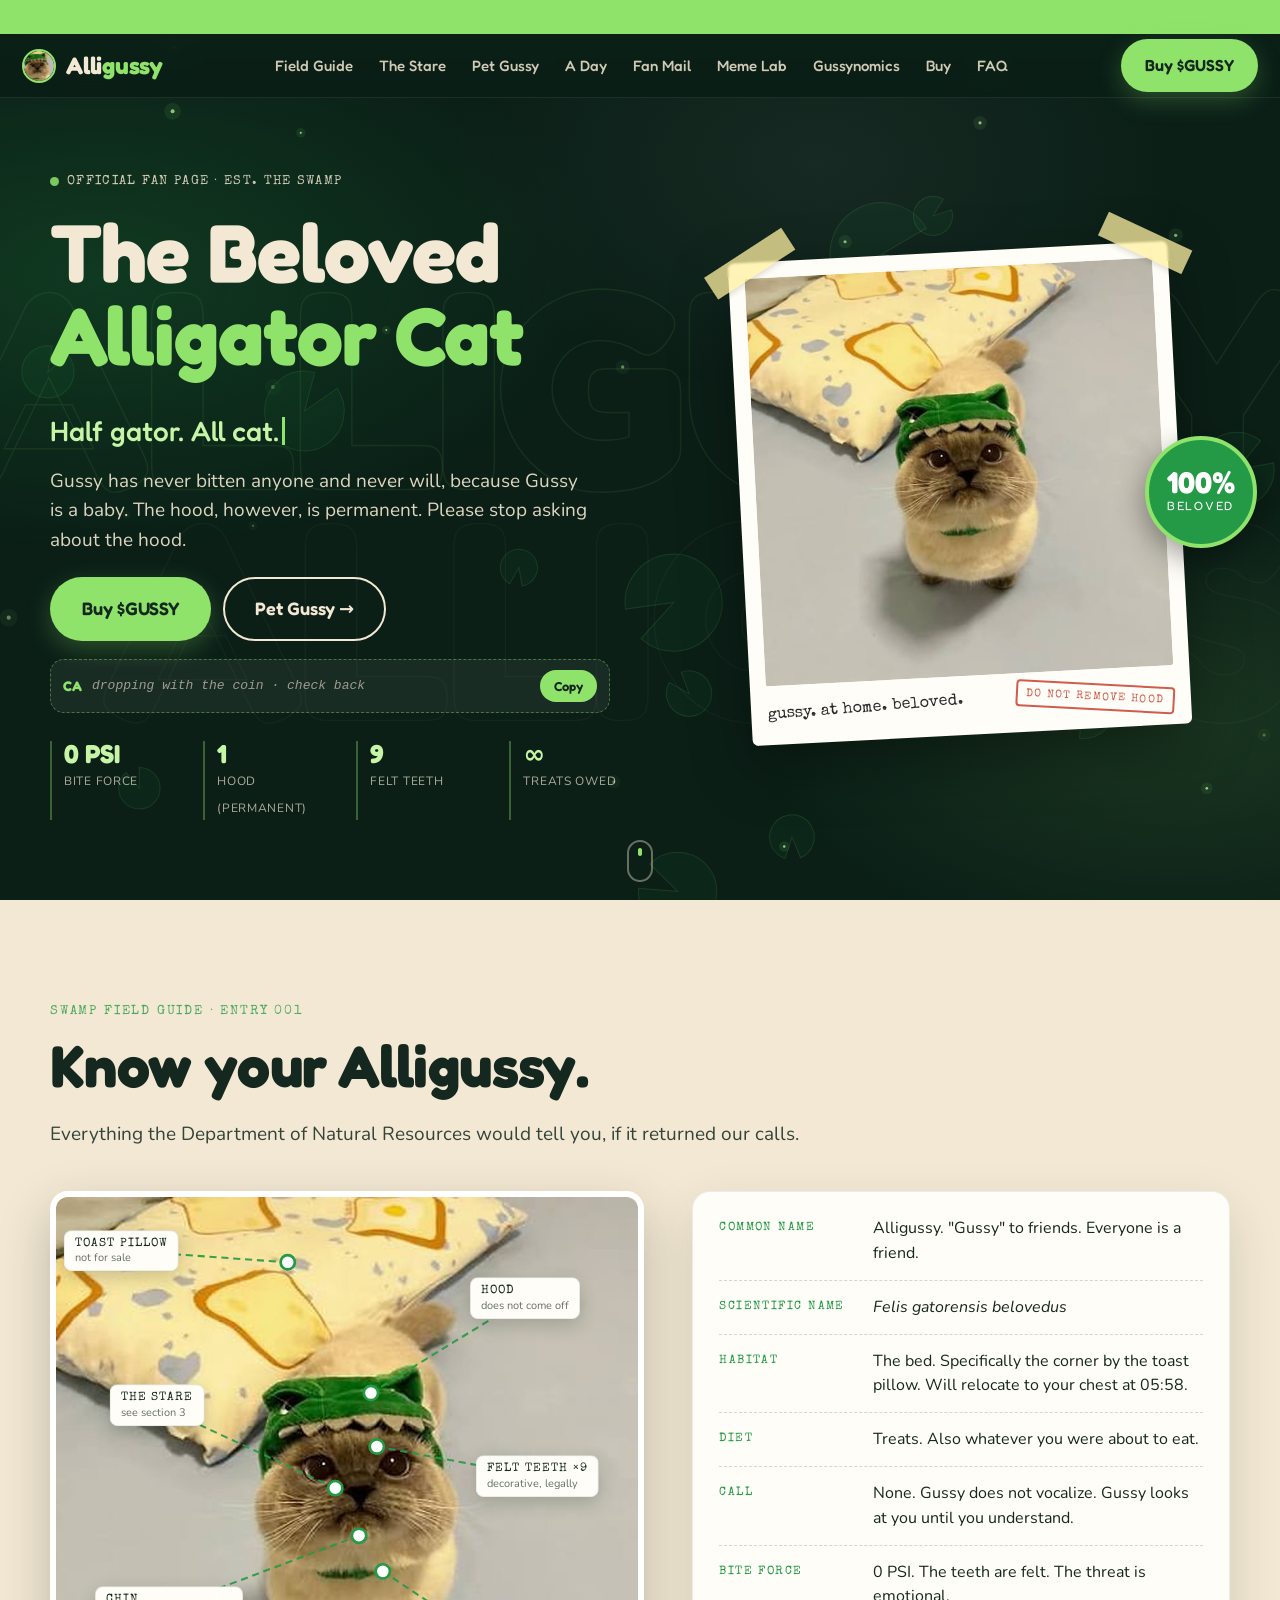
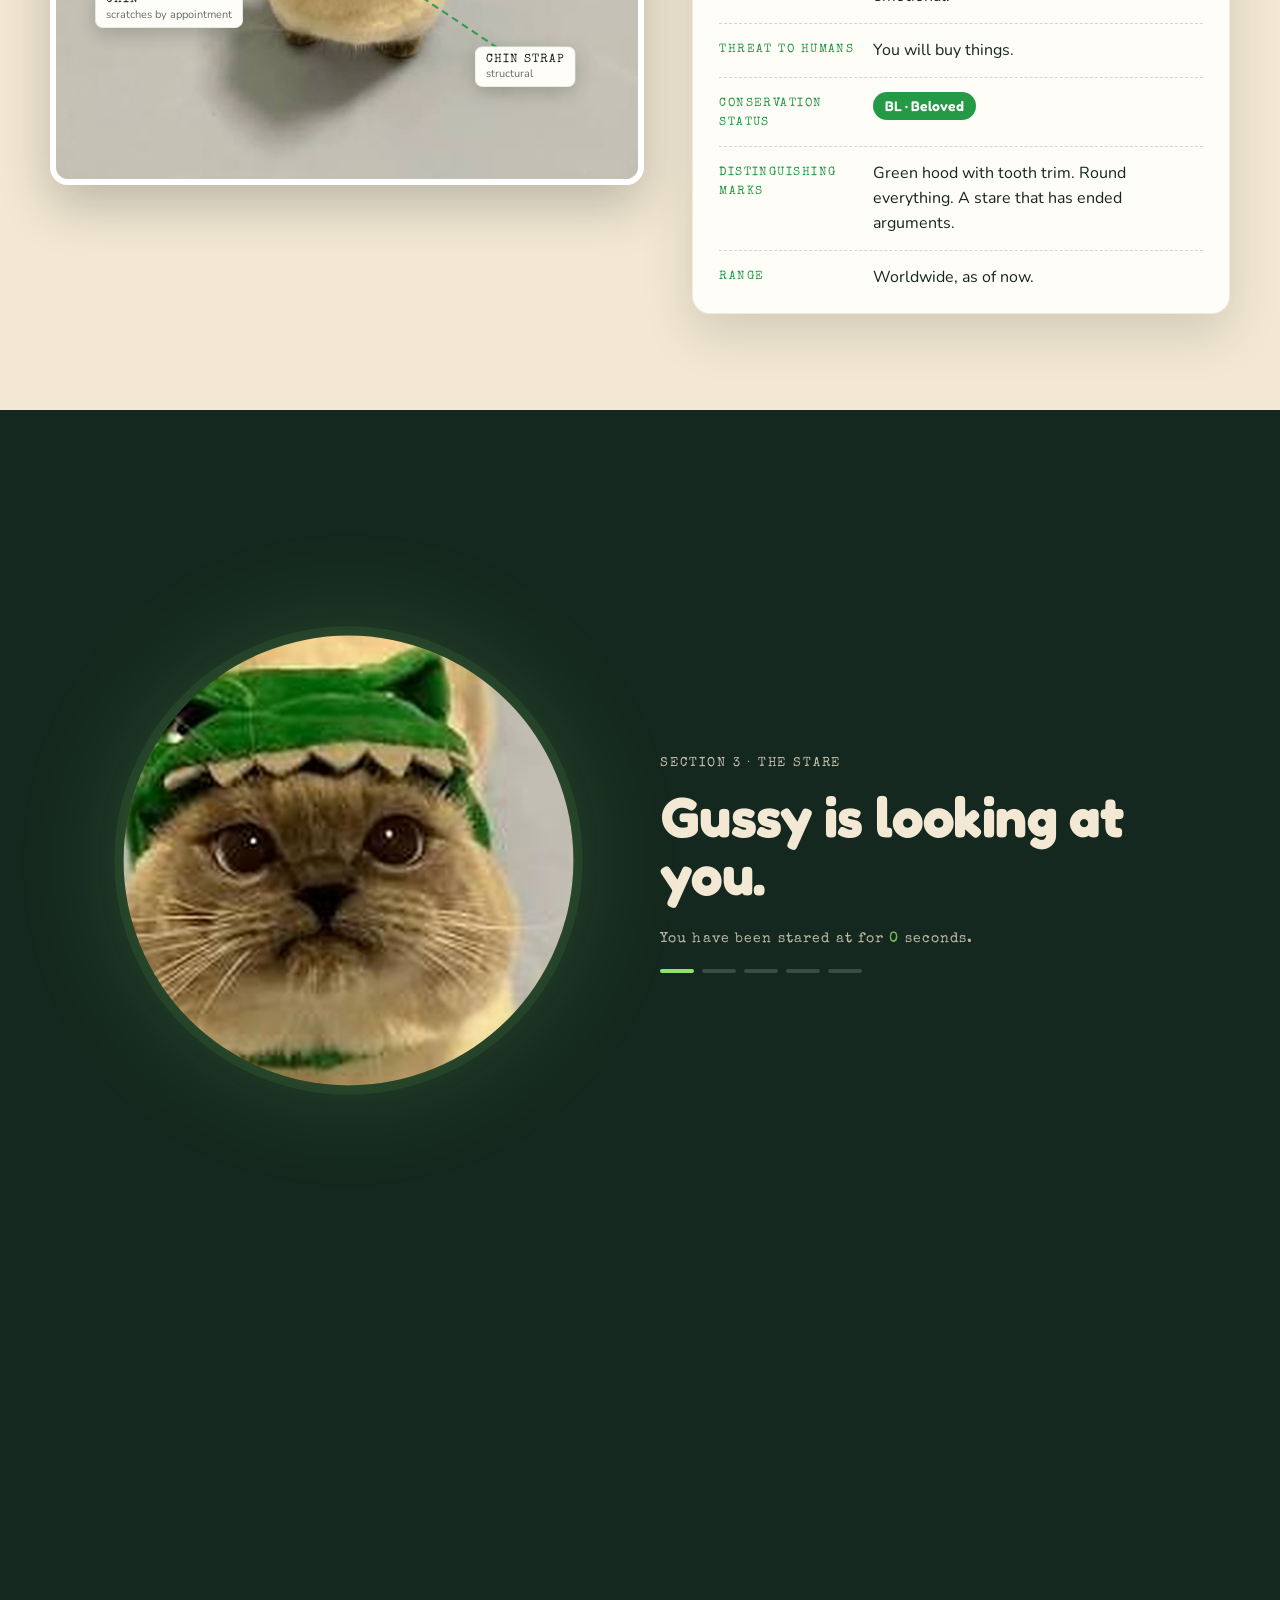
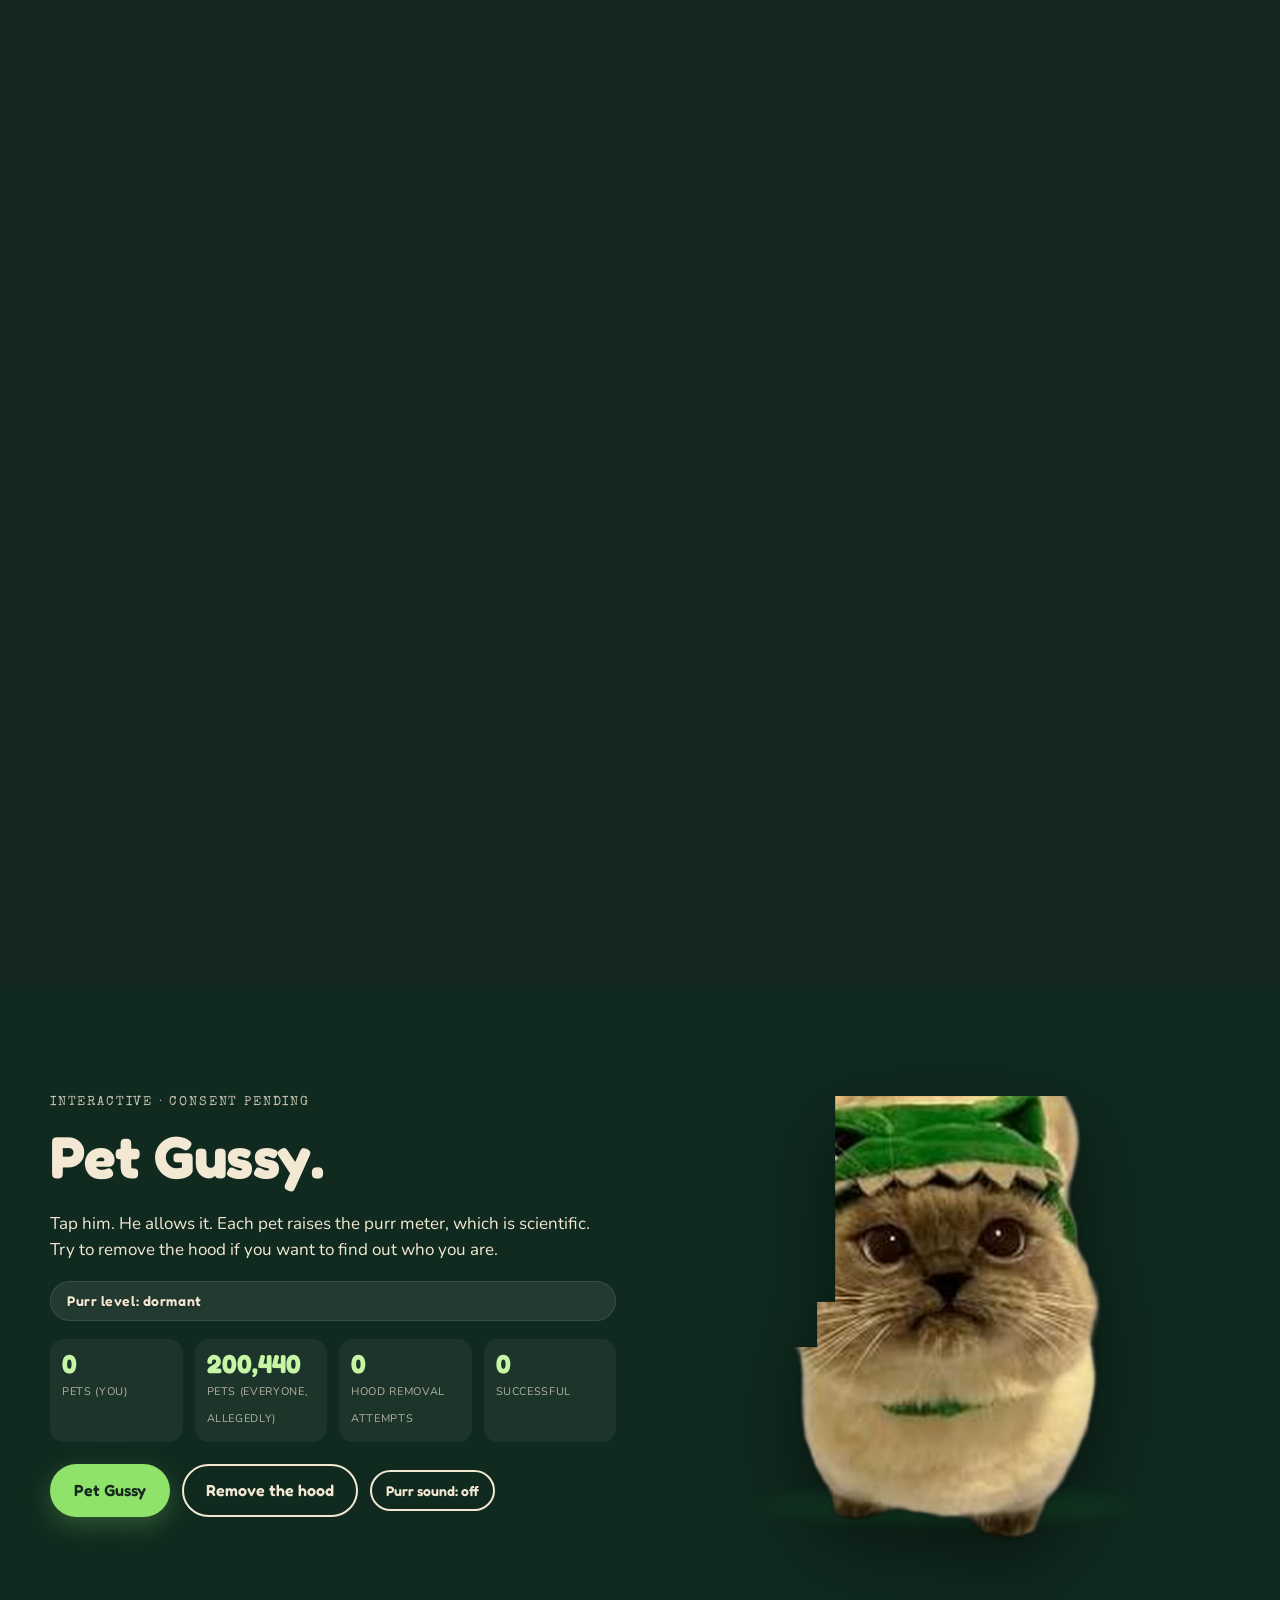
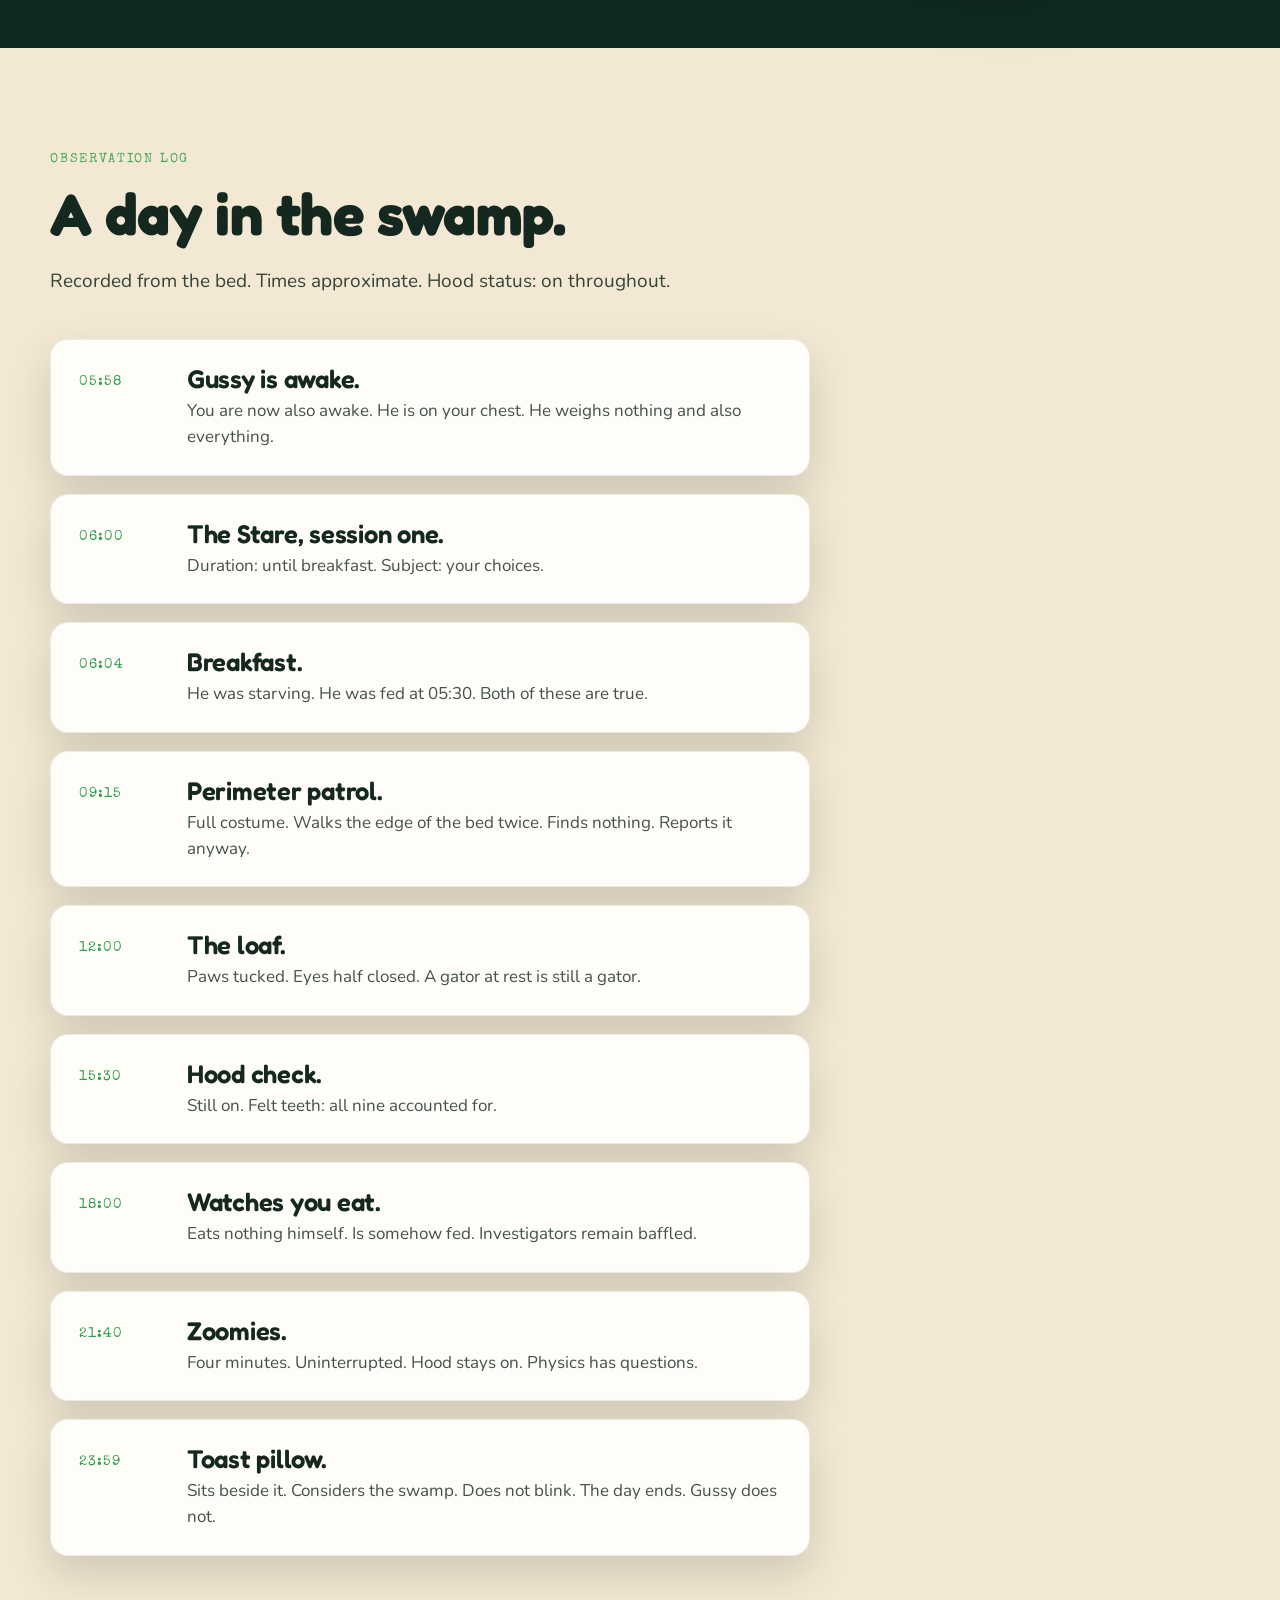
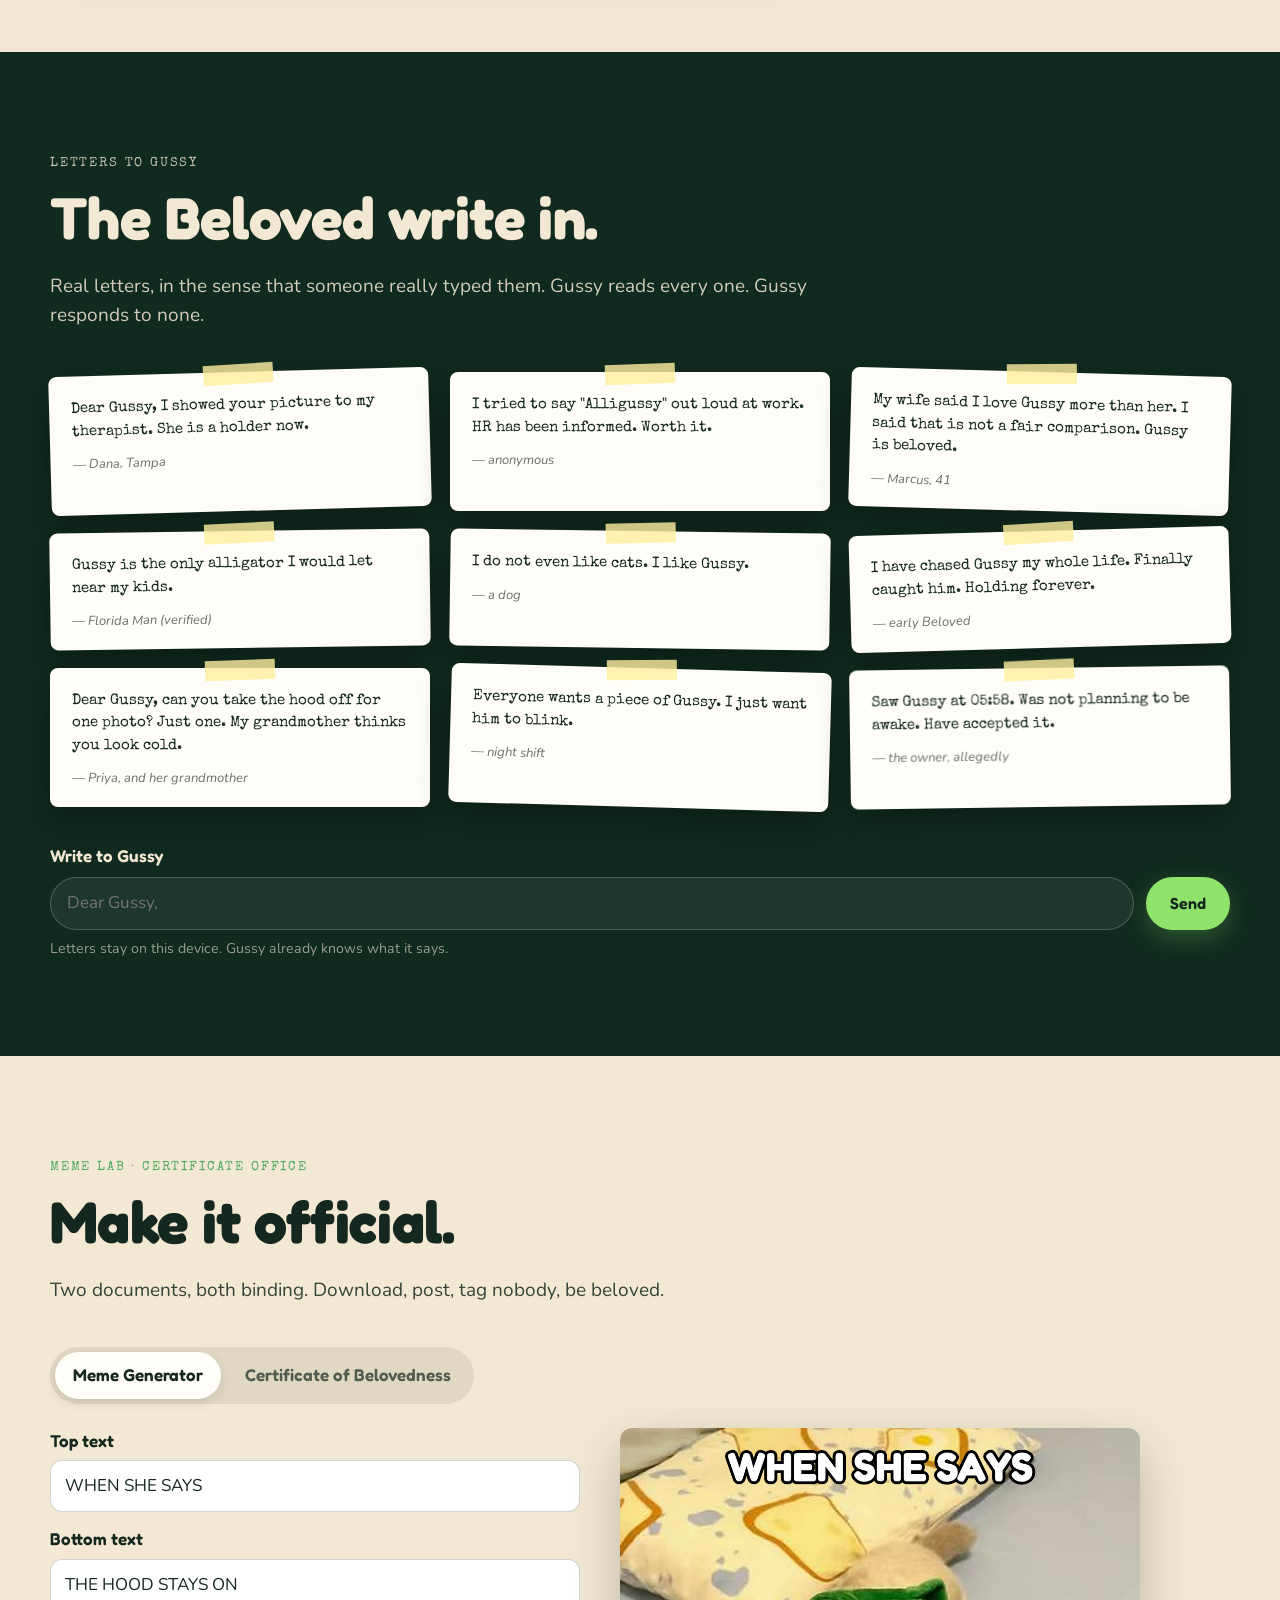
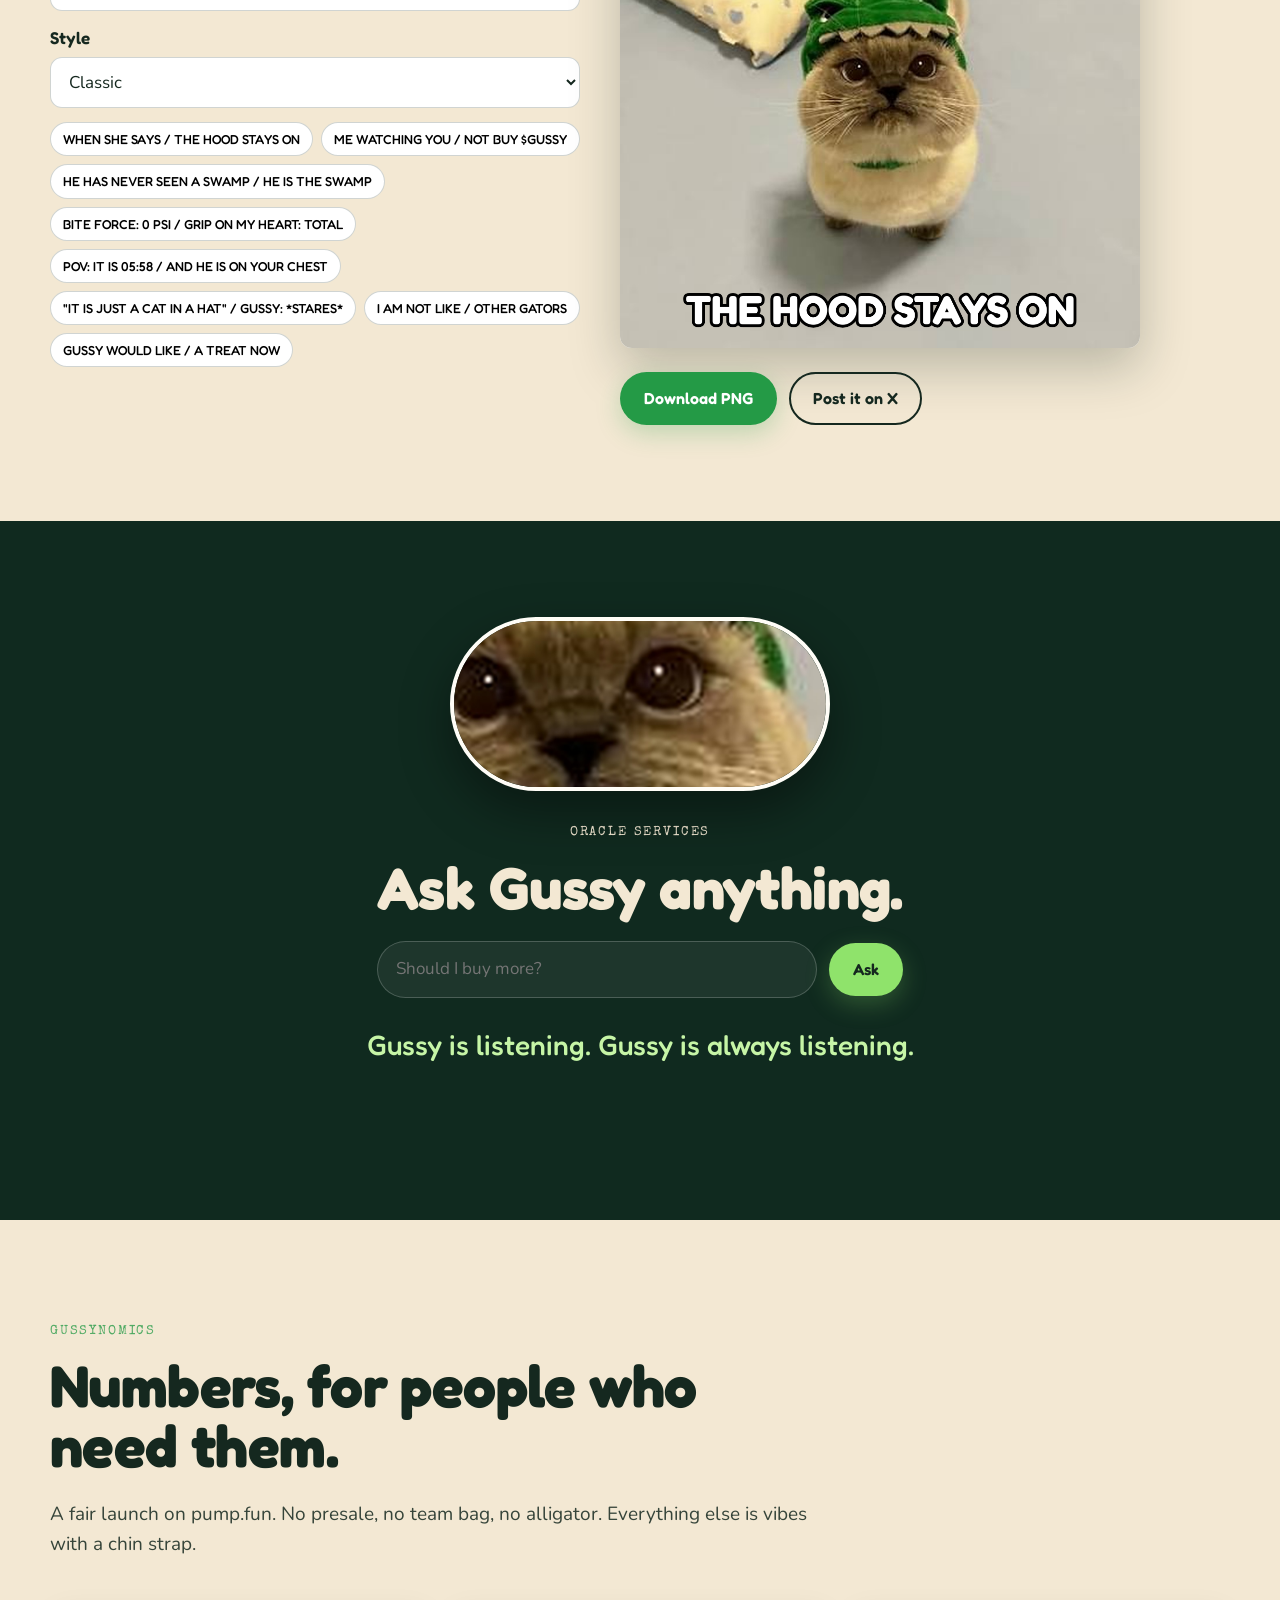
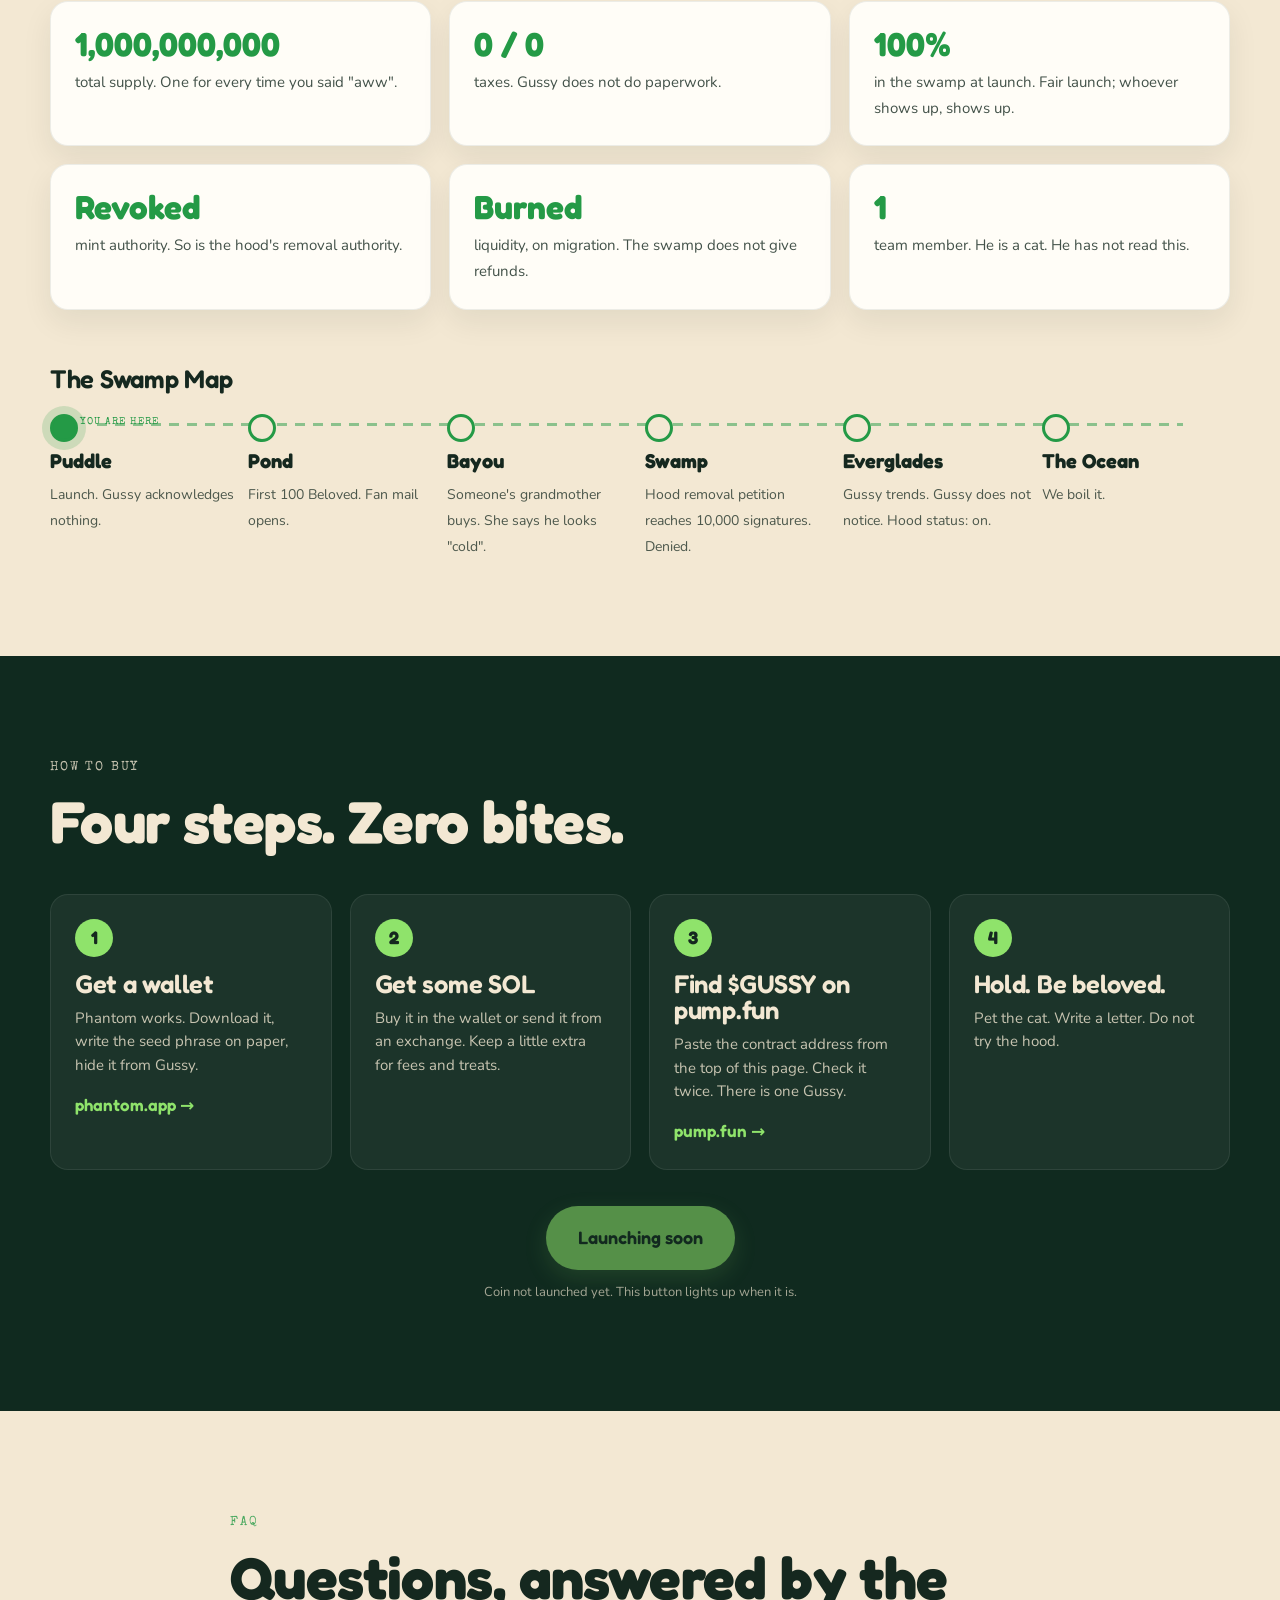
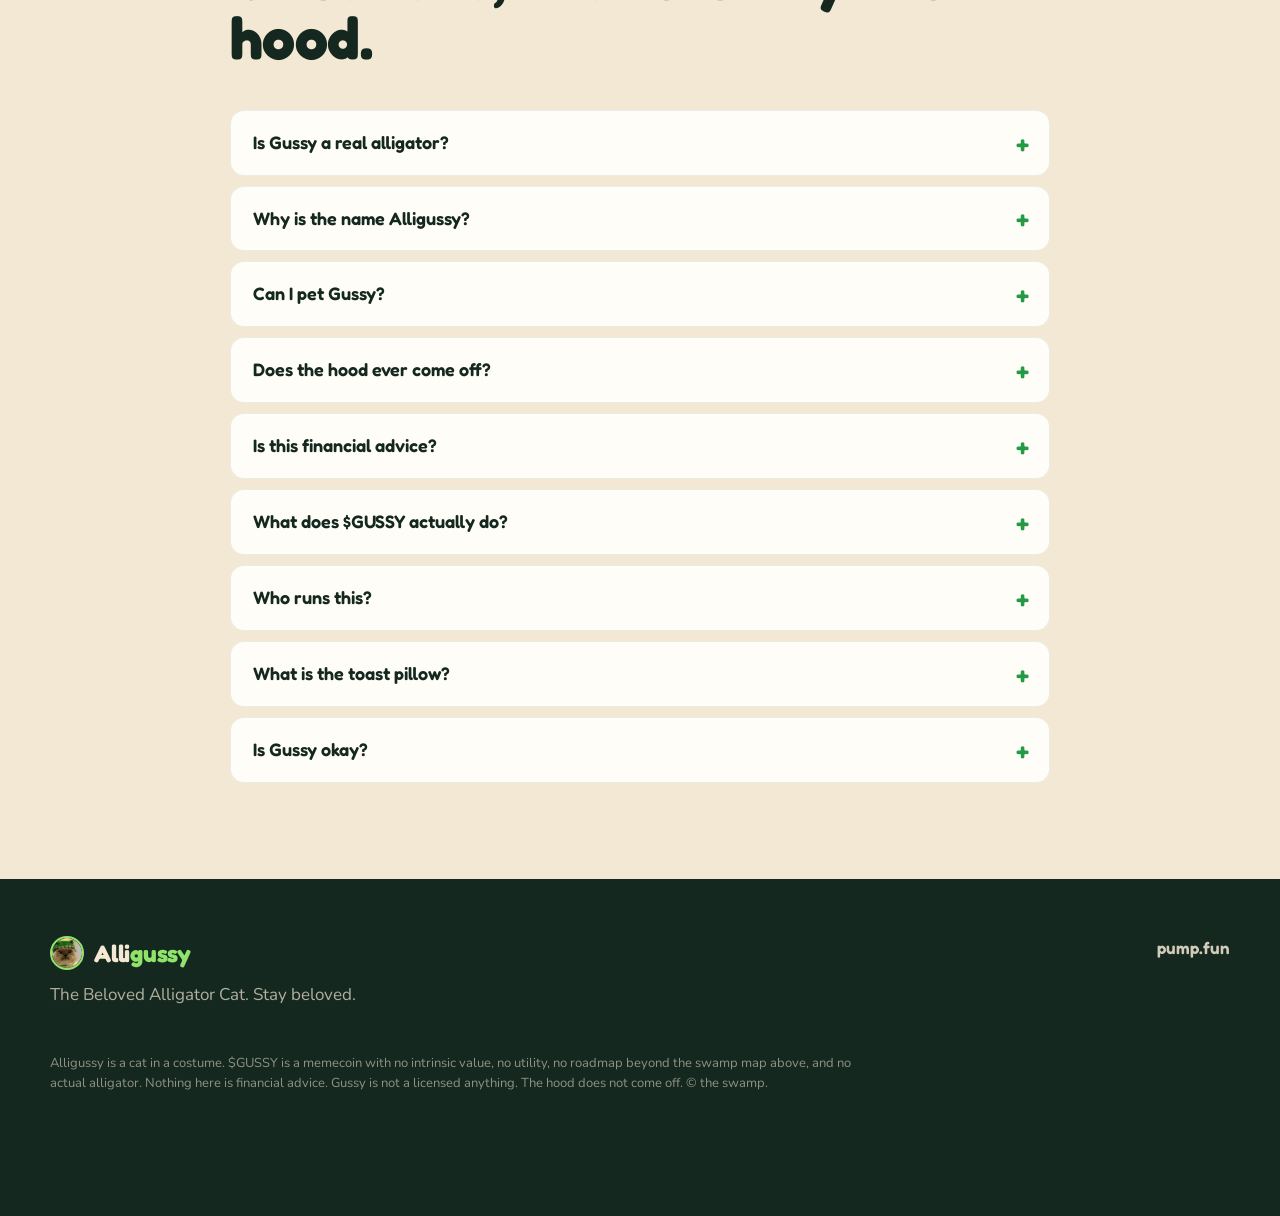
==== index.html @ c7eb1cbf "Alligussy site 2026-10-15 Co-Authored-By: Claude Fable 5.1 <noreply@anthropic.com> Claude-Session: h" ====
<!DOCTYPE html>
<html lang="en">
<head>
<meta charset="utf-8">
<meta name="viewport" content="width=device-width, initial-scale=1">
<title>Alligussy — The Beloved Alligator Cat</title>
<meta name="description" content="Half alligator. All cat. One hundred percent beloved. The official fan page of Alligussy, the alligator cat, and the $GUSSY token that followed him out of the swamp.">
<meta name="theme-color" content="#0b1f17">
<meta property="og:type" content="website">
<meta property="og:url" content="https://thinkbankco-bot.github.io/alligussy/">
<link rel="canonical" href="https://thinkbankco-bot.github.io/alligussy/">
<meta property="og:title" content="Alligussy — The Beloved Alligator Cat">
<meta property="og:description" content="Half alligator. All cat. One hundred percent beloved. The hood does not come off.">
<meta property="og:image" content="https://thinkbankco-bot.github.io/alligussy/assets/og.jpg">
<meta property="og:image:width" content="1200">
<meta property="og:image:height" content="630">
<meta name="twitter:card" content="summary_large_image">
<meta name="twitter:title" content="Alligussy — The Beloved Alligator Cat">
<meta name="twitter:description" content="Half alligator. All cat. One hundred percent beloved. The hood does not come off.">
<meta name="twitter:image" content="https://thinkbankco-bot.github.io/alligussy/assets/og.jpg">
<link rel="icon" href="assets/favicon.ico" sizes="any">
<link rel="icon" type="image/png" sizes="32x32" href="assets/icon-32.png">
<link rel="icon" type="image/png" sizes="192x192" href="assets/icon-192.png">
<link rel="apple-touch-icon" href="assets/icon-180.png">
<link rel="preconnect" href="https://fonts.googleapis.com">
<link rel="preconnect" href="https://fonts.gstatic.com" crossorigin>
<link href="https://fonts.googleapis.com/css2?family=Fredoka:wght@400;500;600;700&family=Nunito:ital,wght@0,400;0,600;0,700;0,800;1,400&family=Special+Elite&display=swap" rel="stylesheet">
<link rel="preload" as="image" href="assets/gussy.jpg" fetchpriority="high">
<link rel="stylesheet" href="style.css">
</head>
<body>

<canvas id="swamp" aria-hidden="true"></canvas>

<!-- ===== TICKER ===== -->
<div class="ticker" id="ticker" aria-hidden="true"><div class="ticker-track" id="tickerTrack"><span><b>BREAKING:</b> Gussy remains beloved</span></div></div>

<!-- ===== NAV ===== -->
<header class="topbar" id="topbar">
  <a class="brand" href="#top"><img src="assets/icon-64.png" alt="" width="34" height="34"><span>Alli<em>gussy</em></span></a>
  <nav id="nav">
    <a href="#guide">Field Guide</a>
    <a href="#stare">The Stare</a>
    <a href="#pet">Pet Gussy</a>
    <a href="#day">A Day</a>
    <a href="#mail">Fan Mail</a>
    <a href="#lab">Meme Lab</a>
    <a href="#nomics">Gussynomics</a>
    <a href="#buy">Buy</a>
    <a href="#faq">FAQ</a>
  </nav>
  <div class="right">
    <a class="btn primary" id="navBuy" href="#buy">Buy $GUSSY</a>
    <button class="burger" id="burger" aria-label="Menu" aria-expanded="false" aria-controls="nav"><span></span></button>
  </div>
</header>

<main id="top">

<!-- ===== HERO ===== -->
<section class="hero" id="hero">
  <div class="plane plane-word" data-rate="0.12" aria-hidden="true"><span>ALLIGUSSY</span><span>ALLIGUSSY</span></div>
  <div class="plane plane-fog" data-rate="0.3" aria-hidden="true"></div>
  <div class="wrap hero-grid">
    <div class="hero-copy">
      <div class="hero-tag"><span class="dot"></span> Official fan page · est. the swamp</div>
      <h1>The Beloved<br><span class="t-gator">Alligator Cat</span></h1>
      <p class="type-line"><span id="typeLine">Half gator. All cat.</span><span class="caret"></span></p>
      <p class="lede" id="heroLede">Gussy has never bitten anyone and never will, because Gussy is a baby. The hood, however, is permanent. Please stop asking about the hood.</p>
      <div class="row">
        <a class="btn primary big" id="heroBuy" href="#buy">Buy $GUSSY</a>
        <a class="btn ghost big" href="#pet">Pet Gussy →</a>
      </div>
      <div class="ca-box" id="caBox" title="Click to copy">
        <span class="ca-label">CA</span>
        <code id="ca" class="tba">dropping with the coin · check back</code>
        <button class="copy" id="copyBtn" aria-label="Copy contract address">Copy</button>
      </div>
      <div class="hero-stats" id="heroStats">
        <div><b data-count="0" data-suffix=" PSI">0 PSI</b><span>bite force</span></div>
        <div><b data-count="1">1</b><span>hood (permanent)</span></div>
        <div><b data-count="9">9</b><span>felt teeth</span></div>
        <div><b>∞</b><span>treats owed</span></div>
      </div>
    </div>
    <div class="hero-art plane" data-rate="-0.08">
      <figure class="polaroid" id="polaroid">
        <span class="tape tape-l"></span><span class="tape tape-r"></span>
        <img src="assets/gussy.jpg" alt="Gussy, a cream Scottish Fold cat, sitting on a bed in a green alligator hood with felt teeth, looking directly up at the camera" width="894" height="894" fetchpriority="high" draggable="false">
        <figcaption><span class="hand">gussy. at home. beloved.</span><span class="stamp">DO NOT REMOVE HOOD</span></figcaption>
      </figure>
      <div class="hero-badge"><b>100%</b><span>beloved</span></div>
    </div>
  </div>
  <a class="scroll-cue" href="#guide" aria-label="Scroll"><span></span></a>
</section>

<!-- ===== FIELD GUIDE ===== -->
<section class="band light" id="guide">
  <div class="wrap">
    <div class="sec-head">
      <span class="kicker">Swamp Field Guide · Entry 001</span>
      <h2>Know your Alligussy.</h2>
      <p>Everything the Department of Natural Resources would tell you, if it returned our calls.</p>
    </div>
    <div class="guide-grid">
      <div class="anatomy" id="anatomy">
        <img src="assets/gussy.jpg" alt="Gussy with anatomy callouts" width="894" height="894" draggable="false">
        <svg class="callouts" viewBox="0 0 100 100" preserveAspectRatio="none" aria-hidden="true">
          <g class="ln"><line x1="54" y1="34" x2="80" y2="18"/><line x1="48" y1="50" x2="18" y2="36"/><line x1="55" y1="43" x2="82" y2="48"/><line x1="52" y1="58" x2="20" y2="70"/><line x1="56" y1="64" x2="80" y2="80"/><line x1="40" y1="12" x2="12" y2="10"/></g>
          <g class="pt"><circle cx="54" cy="34" r="1.2"/><circle cx="48" cy="50" r="1.2"/><circle cx="55" cy="43" r="1.2"/><circle cx="52" cy="58" r="1.2"/><circle cx="56" cy="64" r="1.2"/><circle cx="40" cy="12" r="1.2"/></g>
        </svg>
        <span class="co" style="left:80%;top:18%">HOOD <small>does not come off</small></span>
        <span class="co r" style="left:18%;top:36%">THE STARE <small>see section 3</small></span>
        <span class="co" style="left:82%;top:48%">FELT TEETH ×9 <small>decorative, legally</small></span>
        <span class="co r" style="left:20%;top:70%">CHIN <small>scratches by appointment</small></span>
        <span class="co" style="left:80%;top:80%">CHIN STRAP <small>structural</small></span>
        <span class="co r" style="left:12%;top:10%">TOAST PILLOW <small>not for sale</small></span>
      </div>
      <dl class="plaque">
        <div><dt>Common name</dt><dd>Alligussy. "Gussy" to friends. Everyone is a friend.</dd></div>
        <div><dt>Scientific name</dt><dd><i>Felis gatorensis belovedus</i></dd></div>
        <div><dt>Habitat</dt><dd>The bed. Specifically the corner by the toast pillow. Will relocate to your chest at 05:58.</dd></div>
        <div><dt>Diet</dt><dd>Treats. Also whatever you were about to eat.</dd></div>
        <div><dt>Call</dt><dd>None. Gussy does not vocalize. Gussy looks at you until you understand.</dd></div>
        <div><dt>Bite force</dt><dd>0 PSI. The teeth are felt. The threat is emotional.</dd></div>
        <div><dt>Threat to humans</dt><dd>You will buy things.</dd></div>
        <div><dt>Conservation status</dt><dd><span class="pill">BL · Beloved</span></dd></div>
        <div><dt>Distinguishing marks</dt><dd>Green hood with tooth trim. Round everything. A stare that has ended arguments.</dd></div>
        <div><dt>Range</dt><dd>Worldwide, as of now.</dd></div>
      </dl>
    </div>
  </div>
</section>

<!-- ===== THE STARE (pinned) ===== -->
<section class="stare" id="stare">
  <div class="stare-sticky">
    <div class="stare-img"><img src="assets/face.jpg" alt="Close-up of Gussy's face: round brown eyes, looking straight at you" width="740" height="740" draggable="false"></div>
    <div class="stare-copy">
      <span class="kicker">Section 3 · The Stare</span>
      <h2 id="stareLine">Gussy is looking at you.</h2>
      <p class="stare-timer">You have been stared at for <b id="stareSec">0</b> seconds.</p>
      <ol class="stare-dots" id="stareDots"><li class="on"></li><li></li><li></li><li></li><li></li></ol>
    </div>
  </div>
</section>

<!-- ===== PET GUSSY ===== -->
<section class="band dark" id="pet">
  <div class="wrap pet-grid">
    <div class="pet-copy">
      <span class="kicker">Interactive · Consent pending</span>
      <h2>Pet Gussy.</h2>
      <p>Tap him. He allows it. Each pet raises the purr meter, which is scientific. Try to remove the hood if you want to find out who you are.</p>
      <div class="meter"><div class="meter-fill" id="purrFill"></div><span id="purrLabel">Purr level: dormant</span></div>
      <div class="pet-stats">
        <div><b id="petsYou">0</b><span>pets (you)</span></div>
        <div><b id="petsAll">0</b><span>pets (everyone, allegedly)</span></div>
        <div><b id="hoodTries">0</b><span>hood removal attempts</span></div>
        <div><b>0</b><span>successful</span></div>
      </div>
      <div class="row">
        <button class="btn primary" id="petBtn">Pet Gussy</button>
        <button class="btn ghost" id="hoodBtn">Remove the hood</button>
        <button class="btn ghost small" id="purrToggle" aria-pressed="false">Purr sound: off</button>
      </div>
      <div class="resp" id="petResp" role="status" aria-live="polite"></div>
    </div>
    <div class="pet-stage" id="petStage">
      <div class="pet-cat" id="petCat"><img src="assets/gussy-cut.png" alt="Gussy, ready to be petted" width="339" height="464" draggable="false"></div>
      <div class="hearts" id="hearts"></div>
    </div>
  </div>
</section>

<!-- ===== A DAY IN THE LIFE ===== -->
<section class="band light" id="day">
  <div class="wrap">
    <div class="sec-head">
      <span class="kicker">Observation log</span>
      <h2>A day in the swamp.</h2>
      <p>Recorded from the bed. Times approximate. Hood status: on throughout.</p>
    </div>
    <div class="stack" id="dayStack">
      <article class="card"><time>05:58</time><h3>Gussy is awake.</h3><p>You are now also awake. He is on your chest. He weighs nothing and also everything.</p></article>
      <article class="card"><time>06:00</time><h3>The Stare, session one.</h3><p>Duration: until breakfast. Subject: your choices.</p></article>
      <article class="card"><time>06:04</time><h3>Breakfast.</h3><p>He was starving. He was fed at 05:30. Both of these are true.</p></article>
      <article class="card"><time>09:15</time><h3>Perimeter patrol.</h3><p>Full costume. Walks the edge of the bed twice. Finds nothing. Reports it anyway.</p></article>
      <article class="card"><time>12:00</time><h3>The loaf.</h3><p>Paws tucked. Eyes half closed. A gator at rest is still a gator.</p></article>
      <article class="card"><time>15:30</time><h3>Hood check.</h3><p>Still on. Felt teeth: all nine accounted for.</p></article>
      <article class="card"><time>18:00</time><h3>Watches you eat.</h3><p>Eats nothing himself. Is somehow fed. Investigators remain baffled.</p></article>
      <article class="card"><time>21:40</time><h3>Zoomies.</h3><p>Four minutes. Uninterrupted. Hood stays on. Physics has questions.</p></article>
      <article class="card"><time>23:59</time><h3>Toast pillow.</h3><p>Sits beside it. Considers the swamp. Does not blink. The day ends. Gussy does not.</p></article>
    </div>
  </div>
</section>

<!-- ===== FAN MAIL ===== -->
<section class="band dark" id="mail">
  <div class="wrap">
    <div class="sec-head">
      <span class="kicker">Letters to Gussy</span>
      <h2>The Beloved write in.</h2>
      <p>Real letters, in the sense that someone really typed them. Gussy reads every one. Gussy responds to none.</p>
    </div>
    <div class="mail-grid" id="mailGrid"></div>
    <form class="mail-form" id="mailForm">
      <label for="mailText">Write to Gussy</label>
      <div class="row"><input id="mailText" maxlength="140" placeholder="Dear Gussy," autocomplete="off"><button class="btn primary" type="submit">Send</button></div>
      <small>Letters stay on this device. Gussy already knows what it says.</small>
    </form>
  </div>
</section>

<!-- ===== MEME LAB ===== -->
<section class="band light" id="lab">
  <div class="wrap">
    <div class="sec-head">
      <span class="kicker">Meme Lab · Certificate Office</span>
      <h2>Make it official.</h2>
      <p>Two documents, both binding. Download, post, tag nobody, be beloved.</p>
    </div>
    <div class="tabs" role="tablist"><button class="tab on" role="tab" data-tab="meme" aria-selected="true">Meme Generator</button><button class="tab" role="tab" data-tab="cert" aria-selected="false">Certificate of Belovedness</button></div>
    <div class="lab-grid">
      <div class="lab-controls" id="memeControls">
        <label>Top text<input id="memeTop" maxlength="48" value="WHEN SHE SAYS" autocomplete="off"></label>
        <label>Bottom text<input id="memeBot" maxlength="48" value="THE HOOD STAYS ON" autocomplete="off"></label>
        <label>Style<select id="memeStyle"><option value="impact">Classic</option><option value="field">Field guide</option><option value="tabloid">Tabloid</option></select></label>
        <div class="presets" id="memePresets"></div>
      </div>
      <div class="lab-controls" id="certControls" hidden>
        <label>Your name<input id="certName" maxlength="28" placeholder="e.g. Dana from Tampa" autocomplete="off"></label>
        <label>Rank<select id="certRank"><option>Admirer</option><option selected>Devotee</option><option>Beloved</option><option>Toast Pillow Custodian</option></select></label>
        <p class="fine">Rank is self-assigned and legally meaningless, like most things here.</p>
      </div>
      <div class="lab-stage">
        <canvas id="labCanvas" width="1080" height="1080" aria-label="Generated image preview"></canvas>
        <div class="row"><button class="btn primary" id="labDownload">Download PNG</button><a class="btn ghost" id="labShare" href="#" target="_blank" rel="noopener">Post it on X</a></div>
      </div>
    </div>
  </div>
</section>

<!-- ===== ASK GUSSY ===== -->
<section class="band dark" id="ask">
  <div class="wrap ask-wrap">
    <div class="ask-eyes"><img src="assets/eyes.jpg" alt="Gussy's eyes" width="580" height="260" id="askEyes" draggable="false"><div class="lids" id="lids"></div></div>
    <span class="kicker">Oracle services</span>
    <h2>Ask Gussy anything.</h2>
    <form id="askForm" class="row"><input id="askInput" maxlength="120" placeholder="Should I buy more?" autocomplete="off"><button class="btn primary" type="submit">Ask</button></form>
    <p class="ask-answer" id="askAnswer">Gussy is listening. Gussy is always listening.</p>
  </div>
</section>

<!-- ===== GUSSYNOMICS ===== -->
<section class="band light" id="nomics">
  <div class="wrap">
    <div class="sec-head">
      <span class="kicker">Gussynomics</span>
      <h2>Numbers, for people who need them.</h2>
      <p>A fair launch on pump.fun. No presale, no team bag, no alligator. Everything else is vibes with a chin strap.</p>
    </div>
    <div class="nomics-grid">
      <div class="nom"><b>1,000,000,000</b><span>total supply. One for every time you said "aww".</span></div>
      <div class="nom"><b>0 / 0</b><span>taxes. Gussy does not do paperwork.</span></div>
      <div class="nom"><b>100%</b><span>in the swamp at launch. Fair launch; whoever shows up, shows up.</span></div>
      <div class="nom"><b>Revoked</b><span>mint authority. So is the hood's removal authority.</span></div>
      <div class="nom"><b>Burned</b><span>liquidity, on migration. The swamp does not give refunds.</span></div>
      <div class="nom"><b>1</b><span>team member. He is a cat. He has not read this.</span></div>
    </div>
    <div class="road" id="road">
      <h3>The Swamp Map</h3>
      <ol>
        <li><b>Puddle</b><span>Launch. Gussy acknowledges nothing.</span></li>
        <li><b>Pond</b><span>First 100 Beloved. Fan mail opens.</span></li>
        <li><b>Bayou</b><span>Someone's grandmother buys. She says he looks "cold".</span></li>
        <li><b>Swamp</b><span>Hood removal petition reaches 10,000 signatures. Denied.</span></li>
        <li><b>Everglades</b><span>Gussy trends. Gussy does not notice. Hood status: on.</span></li>
        <li><b>The Ocean</b><span>We boil it.</span></li>
      </ol>
    </div>
  </div>
</section>

<!-- ===== HOW TO BUY ===== -->
<section class="band dark" id="buy">
  <div class="wrap">
    <div class="sec-head">
      <span class="kicker">How to buy</span>
      <h2>Four steps. Zero bites.</h2>
    </div>
    <ol class="steps">
      <li><b>1</b><h3>Get a wallet</h3><p>Phantom works. Download it, write the seed phrase on paper, hide it from Gussy.</p><a href="https://phantom.app" target="_blank" rel="noopener">phantom.app →</a></li>
      <li><b>2</b><h3>Get some SOL</h3><p>Buy it in the wallet or send it from an exchange. Keep a little extra for fees and treats.</p></li>
      <li><b>3</b><h3>Find $GUSSY on pump.fun</h3><p>Paste the contract address from the top of this page. Check it twice. There is one Gussy.</p><a id="buyStepLink" href="https://pump.fun" target="_blank" rel="noopener">pump.fun →</a></li>
      <li><b>4</b><h3>Hold. Be beloved.</h3><p>Pet the cat. Write a letter. Do not try the hood.</p></li>
    </ol>
    <div class="buy-cta">
      <a class="btn primary big" id="buyBig" href="#">Buy $GUSSY</a>
      <a class="btn ghost big" id="chartLink" href="#" hidden target="_blank" rel="noopener">Chart</a>
      <p class="fine" id="buyNote">Coin not launched yet. This button lights up when it is.</p>
    </div>
  </div>
</section>

<!-- ===== FAQ ===== -->
<section class="band light" id="faq">
  <div class="wrap narrow">
    <div class="sec-head">
      <span class="kicker">FAQ</span>
      <h2>Questions, answered by the hood.</h2>
    </div>
    <div class="faq-list" id="faqList"></div>
  </div>
</section>

</main>

<footer class="footer" id="footer">
  <div class="wrap">
    <div class="foot-grid">
      <div>
        <a class="brand" href="#top"><img src="assets/icon-64.png" alt="" width="34" height="34"><span>Alli<em>gussy</em></span></a>
        <p>The Beloved Alligator Cat. Stay beloved.</p>
      </div>
      <div class="foot-links" id="footLinks">
        <a id="footX" href="#" hidden target="_blank" rel="noopener">X</a>
        <a id="footTg" href="#" hidden target="_blank" rel="noopener">Telegram</a>
        <a id="footBuy" href="#buy">pump.fun</a>
        <a id="footChart" href="#" hidden target="_blank" rel="noopener">Chart</a>
      </div>
    </div>
    <p class="legal">Alligussy is a cat in a costume. $GUSSY is a memecoin with no intrinsic value, no utility, no roadmap beyond the swamp map above, and no actual alligator. Nothing here is financial advice. Gussy is not a licensed anything. The hood does not come off. © the swamp.</p>
  </div>
</footer>

<div class="mobile-bar" id="mobileBar"><button class="btn ghost" id="mobileCopy">Copy CA</button><a class="btn primary" id="mobileBuy" href="#buy">Buy $GUSSY</a></div>
<div class="toast" id="toast" role="status" aria-live="polite"></div>

<script src="app.js" defer></script>
</body>
</html>
---- style.css ----
/* ============================================================
   Alligussy — style.css
   Swamp palette: hood green, fur cream, bedsheet grey-blue.
   ============================================================ */
:root{
  --swamp:#0b1f17; --swamp-2:#102a1f; --moss:#17382a; --moss-2:#1f4a37;
  --gator:#249a46; --gator-2:#2fb457; --lime:#8fe36b; --lime-2:#c6f5a6;
  --cream:#f3e8d3; --cream-2:#e8d9bc; --sand:#cdb98f; --ink:#15281f; --ink-2:#3b5546;
  --sheet:#9fb0ba; --paper:#fffdf7; --red:#c8402f; --pink:#f4a7b5;
  --bar:64px; --ticker:34px; --radius:18px;
  --font-d:'Fredoka',system-ui,sans-serif; --font-b:'Nunito',system-ui,sans-serif; --font-t:'Special Elite',monospace;
  --shadow:0 20px 60px rgba(0,0,0,.35);
}
*{box-sizing:border-box}
[hidden]{display:none!important}
html{scroll-behavior:smooth;-webkit-text-size-adjust:100%}
body{margin:0;background:var(--swamp);color:var(--cream);font-family:var(--font-b);font-size:17px;line-height:1.55;overflow-x:hidden}
img{max-width:100%;height:auto;display:block}
a{color:inherit}
h1,h2,h3{font-family:var(--font-d);line-height:1.02;margin:0 0 .4em;letter-spacing:-.01em}
h1{font-size:clamp(44px,6.4vw,92px);font-weight:700}
h2{font-size:clamp(34px,4.6vw,64px);font-weight:700}
h3{font-size:clamp(20px,2vw,26px);font-weight:600}
p{margin:0 0 1em}
button{font:inherit;cursor:pointer}
input,select{font:inherit}
.wrap{width:min(1180px,calc(100% - 40px));margin:0 auto;position:relative}
.wrap.narrow{width:min(820px,calc(100% - 40px))}
section{scroll-margin-top:calc(var(--bar) + 12px)}
.kicker{display:inline-block;font-family:var(--font-t);font-size:13px;letter-spacing:.14em;text-transform:uppercase;opacity:.8;margin-bottom:14px}
.sec-head{max-width:760px;margin-bottom:42px}
.sec-head p{font-size:19px;opacity:.85}
.fine{font-size:13px;opacity:.65}
.row{display:flex;flex-wrap:wrap;gap:12px;align-items:center}
.pill{display:inline-block;background:var(--gator);color:#fff;font-family:var(--font-d);font-weight:600;padding:3px 12px;border-radius:999px;font-size:14px}

/* ---------- reveal ---------- */
.rv{opacity:0;transform:translateY(16px);transition:opacity .7s ease,transform .7s cubic-bezier(.2,.7,.2,1)}
.rv.in{opacity:1;transform:none}
@media (prefers-reduced-motion:reduce){.rv{opacity:1;transform:none;transition:none}}

/* ---------- buttons ---------- */
.btn{display:inline-flex;align-items:center;justify-content:center;gap:8px;border-radius:999px;padding:12px 22px;font-family:var(--font-d);font-weight:600;font-size:16px;text-decoration:none;border:2px solid transparent;transition:transform .15s ease,background .2s,box-shadow .2s;white-space:nowrap}
.btn:hover{transform:translateY(-2px)}
.btn:active{transform:translateY(0) scale(.98)}
.btn.primary{background:var(--lime);color:var(--ink);box-shadow:0 8px 24px rgba(143,227,107,.25)}
.btn.primary:hover{background:var(--lime-2)}
.btn.ghost{background:transparent;border-color:currentColor;color:inherit}
.btn.big{padding:16px 30px;font-size:18px}
.btn.small{padding:8px 14px;font-size:14px}
.btn.disabled{opacity:.55;cursor:not-allowed}
.btn.disabled:hover{transform:none}

/* ---------- swamp canvas ---------- */
#swamp{position:fixed;inset:0;width:100%;height:100%;z-index:0;pointer-events:none}
.ticker,.topbar,main,.footer,.mobile-bar,.toast{position:relative;z-index:1}

/* ---------- ticker ---------- */
.ticker{height:var(--ticker);background:var(--lime);color:var(--ink);overflow:hidden;font-family:var(--font-d);font-weight:600;font-size:14px;display:flex;align-items:center}
.ticker-track{display:inline-flex;gap:48px;white-space:nowrap;animation:tick 90s linear infinite;will-change:transform;padding-left:100%}
.ticker-track span{display:inline-block}
.ticker-track b{color:var(--red)}
@keyframes tick{to{transform:translateX(-50%)}}
.ticker:hover .ticker-track{animation-play-state:paused}

/* ---------- topbar ---------- */
.topbar{position:sticky;top:0;height:var(--bar);display:flex;align-items:center;justify-content:space-between;gap:20px;padding:0 22px;background:rgba(11,31,23,.72);backdrop-filter:blur(14px);-webkit-backdrop-filter:blur(14px);border-bottom:1px solid rgba(255,255,255,.08);z-index:50;transition:height .2s,box-shadow .2s}
.topbar.scrolled{box-shadow:0 10px 30px rgba(0,0,0,.35)}
.brand{display:flex;align-items:center;gap:10px;text-decoration:none;font-family:var(--font-d);font-weight:700;font-size:24px;letter-spacing:-.01em}
.brand img{border-radius:50%;border:2px solid var(--lime)}
.brand em{font-style:normal;color:var(--lime)}
#nav{display:flex;gap:4px;flex-wrap:wrap}
#nav a{text-decoration:none;font-family:var(--font-d);font-weight:500;font-size:15px;padding:8px 11px;border-radius:999px;opacity:.85;transition:background .2s,opacity .2s}
#nav a:hover{background:rgba(255,255,255,.08);opacity:1}
.topbar .right{display:flex;align-items:center;gap:10px}
.burger{display:none;width:44px;height:44px;border:0;background:transparent;position:relative}
.burger span,.burger span::before,.burger span::after{content:"";position:absolute;left:10px;width:24px;height:2.5px;background:var(--cream);border-radius:2px;transition:transform .25s,top .25s}
.burger span{top:21px}.burger span::before{top:-8px;left:0}.burger span::after{top:8px;left:0}
.burger[aria-expanded="true"] span{background:transparent}
.burger[aria-expanded="true"] span::before{top:0;transform:rotate(45deg)}
.burger[aria-expanded="true"] span::after{top:0;transform:rotate(-45deg)}

/* ---------- hero ---------- */
.hero{position:relative;min-height:calc(100svh - var(--bar) - var(--ticker));display:flex;align-items:center;padding:60px 0 70px;overflow:hidden}
.plane{will-change:transform}
.plane-word{position:absolute;inset:0;display:flex;flex-direction:column;justify-content:center;gap:0;pointer-events:none;user-select:none;opacity:.5}
.plane-word span{font-family:var(--font-d);font-weight:700;font-size:clamp(120px,22vw,320px);line-height:.82;letter-spacing:-.04em;color:transparent;-webkit-text-stroke:1.5px rgba(143,227,107,.18);white-space:nowrap;transform:translateX(-4%)}
.plane-word span:nth-child(2){transform:translateX(8%);-webkit-text-stroke-color:rgba(243,232,211,.07)}
.plane-fog{position:absolute;inset:-20%;pointer-events:none;background:
  radial-gradient(40% 35% at 20% 30%,rgba(36,154,70,.22),transparent 70%),
  radial-gradient(35% 30% at 80% 70%,rgba(143,227,107,.12),transparent 70%),
  radial-gradient(30% 30% at 60% 20%,rgba(159,176,186,.08),transparent 70%)}
.hero-grid{display:grid;grid-template-columns:1.05fr .95fr;gap:40px;align-items:center}
.hero-tag{display:inline-flex;align-items:center;gap:8px;font-family:var(--font-t);font-size:13px;letter-spacing:.1em;text-transform:uppercase;opacity:.85;margin-bottom:18px}
.hero-tag .dot{width:9px;height:9px;border-radius:50%;background:var(--lime);box-shadow:0 0 0 0 rgba(143,227,107,.6);animation:pulse 2s infinite}
@keyframes pulse{70%{box-shadow:0 0 0 10px rgba(143,227,107,0)}100%{box-shadow:0 0 0 0 rgba(143,227,107,0)}}
.t-gator{color:var(--lime)}
.type-line{font-family:var(--font-d);font-size:clamp(20px,2.2vw,28px);font-weight:500;color:var(--lime-2);min-height:1.4em;margin:6px 0 14px}
.caret{display:inline-block;width:3px;height:1em;background:var(--lime);margin-left:3px;vertical-align:-.15em;animation:blink 1s steps(2) infinite}
@keyframes blink{50%{opacity:0}}
.lede{font-size:19px;max-width:540px;opacity:.9}
.hero .row{margin:22px 0 18px}
.ca-box{display:flex;align-items:center;gap:10px;background:rgba(255,255,255,.06);border:1px dashed rgba(143,227,107,.4);border-radius:14px;padding:10px 12px;max-width:560px;cursor:pointer}
.ca-label{font-family:var(--font-d);font-weight:700;color:var(--lime);font-size:14px}
.ca-box code{flex:1;font-size:13px;overflow:hidden;text-overflow:ellipsis;white-space:nowrap;opacity:.9}
.ca-box code.tba{opacity:.6;font-style:italic}
.ca-box .copy{border:0;background:var(--lime);color:var(--ink);font-family:var(--font-d);font-weight:600;border-radius:999px;padding:6px 14px;font-size:13px}
.hero-stats{display:grid;grid-template-columns:repeat(4,1fr);gap:14px;margin-top:28px;max-width:600px}
.hero-stats div{border-left:2px solid rgba(143,227,107,.35);padding-left:12px}
.hero-stats b{display:block;font-family:var(--font-d);font-size:26px;font-weight:700;color:var(--lime-2);font-variant-numeric:tabular-nums;line-height:1}
.hero-stats span{font-size:12px;opacity:.7;text-transform:uppercase;letter-spacing:.06em}

.hero-art{position:relative;display:flex;justify-content:center}
.polaroid{position:relative;margin:0;background:var(--paper);padding:16px 16px 18px;border-radius:6px;box-shadow:var(--shadow);transform:rotate(-3deg);width:min(440px,100%);transition:transform .5s cubic-bezier(.2,.7,.2,1)}
.polaroid:hover{transform:rotate(-1deg) scale(1.02)}
.polaroid img{border-radius:3px;width:100%;aspect-ratio:1}
.polaroid figcaption{display:flex;justify-content:space-between;align-items:center;padding-top:14px;color:#2a2a2a}
.hand{font-family:var(--font-t);font-size:16px;transform:rotate(-1.5deg);display:inline-block}
.stamp{white-space:nowrap;font-family:var(--font-t);font-size:11px;letter-spacing:.12em;color:var(--red);border:2px solid var(--red);padding:3px 8px;border-radius:4px;transform:rotate(6deg);opacity:.85}
.tape{position:absolute;width:92px;height:26px;background:rgba(255,241,160,.75);top:-12px;box-shadow:0 2px 6px rgba(0,0,0,.15);backdrop-filter:blur(1px)}
.tape-l{left:-24px;transform:rotate(-30deg)}.tape-r{right:-24px;transform:rotate(28deg)}
.hero-badge{position:absolute;right:-26px;top:38%;width:112px;height:112px;border-radius:50%;background:var(--gator);color:#fff;display:flex;flex-direction:column;align-items:center;justify-content:center;font-family:var(--font-d);box-shadow:0 10px 30px rgba(0,0,0,.4);border:4px solid var(--lime);animation:spin 18s linear infinite;transform-origin:center}
.hero-badge b{font-size:30px;line-height:1}.hero-badge span{font-size:12px;letter-spacing:.14em;text-transform:uppercase}
@keyframes spin{to{transform:rotate(360deg)}}
.scroll-cue{position:absolute;left:50%;bottom:18px;transform:translateX(-50%);width:26px;height:42px;border:2px solid rgba(243,232,211,.4);border-radius:14px;display:flex;justify-content:center;padding-top:6px}
.scroll-cue span{width:4px;height:8px;border-radius:2px;background:var(--lime);animation:cue 1.6s infinite}
@keyframes cue{50%{transform:translateY(16px);opacity:.3}}

/* ---------- bands ---------- */
.band{padding:96px 0}
.band.light{background:var(--cream);color:var(--ink)}
.band.light .kicker{color:var(--gator)}
.band.dark{background:var(--swamp-2)}
.band.light .btn.ghost{border-color:var(--ink);color:var(--ink)}
.band.light .btn.primary{background:var(--gator);color:#fff;box-shadow:0 8px 24px rgba(36,154,70,.25)}
.band.light .btn.primary:hover{background:var(--gator-2)}

/* ---------- field guide ---------- */
.guide-grid{display:grid;grid-template-columns:1.05fr .95fr;gap:48px;align-items:start}
.anatomy{position:relative;border-radius:var(--radius);overflow:visible}
.anatomy img{border-radius:var(--radius);box-shadow:0 20px 50px rgba(21,40,31,.25);border:6px solid #fff}
.callouts{position:absolute;inset:0;width:100%;height:100%;pointer-events:none}
.callouts .ln line{stroke:var(--gator);stroke-width:.35;stroke-dasharray:1.2 .8;opacity:.9}
.callouts .pt circle{fill:#fff;stroke:var(--gator);stroke-width:.45}
.co{position:absolute;transform:translate(-50%,-50%);background:var(--paper);color:var(--ink);font-family:var(--font-t);font-size:12px;letter-spacing:.08em;padding:6px 10px;border-radius:8px;box-shadow:0 6px 18px rgba(21,40,31,.2);border:1px solid rgba(21,40,31,.1);white-space:nowrap;line-height:1.2;transition:transform .3s,opacity .3s}
.co small{display:block;font-family:var(--font-b);text-transform:none;letter-spacing:0;font-size:11px;opacity:.65}
.co:hover{transform:translate(-50%,-50%) scale(1.06)}
.plaque{margin:0;background:var(--paper);border-radius:var(--radius);padding:10px 26px;box-shadow:0 20px 50px rgba(21,40,31,.15);border:1px solid rgba(21,40,31,.08)}
.plaque>div{display:grid;grid-template-columns:140px 1fr;gap:14px;padding:14px 0;border-bottom:1px dashed rgba(21,40,31,.18)}
.plaque>div:last-child{border-bottom:0}
.plaque dt{font-family:var(--font-t);font-size:12px;letter-spacing:.12em;text-transform:uppercase;color:var(--gator);padding-top:3px}
.plaque dd{margin:0;font-size:16px}

/* ---------- the stare ---------- */
.stare{position:relative;height:420vh;background:var(--ink)}
.stare-sticky{position:sticky;top:0;height:100svh;display:grid;grid-template-columns:1fr 1fr;align-items:center;gap:40px;padding:0 6vw;overflow:hidden}
.stare-img{position:relative;justify-self:center;width:min(74vh,520px,90%);aspect-ratio:1;border-radius:50%;overflow:hidden;box-shadow:0 0 0 10px rgba(143,227,107,.08),0 0 120px rgba(143,227,107,.18);transform:scale(.92);transition:transform 1.2s cubic-bezier(.2,.7,.2,1)}
.stare-img img{width:100%;height:100%;object-fit:cover;transform:scale(1.06);transition:transform 2s ease}
.stare.p1 .stare-img{transform:scale(.96)}.stare.p2 .stare-img{transform:scale(1)}.stare.p3 .stare-img{transform:scale(1.04)}.stare.p4 .stare-img{transform:scale(1.08)}
.stare.p3 .stare-img img{transform:scale(1.12)}.stare.p4 .stare-img img{transform:scale(1.2)}
.stare-copy h2{font-size:clamp(34px,4.4vw,62px);transition:opacity .4s;min-height:2.1em}
.stare-copy h2.swap{opacity:0}
.stare-timer{font-family:var(--font-t);font-size:14px;letter-spacing:.08em;opacity:.75}
.stare-timer b{color:var(--lime);font-variant-numeric:tabular-nums}
.stare-dots{list-style:none;padding:0;margin:18px 0 0;display:flex;gap:8px}
.stare-dots li{width:34px;height:4px;border-radius:2px;background:rgba(243,232,211,.18);transition:background .3s}
.stare-dots li.on{background:var(--lime)}

/* ---------- pet ---------- */
.pet-grid{display:grid;grid-template-columns:1fr 1fr;gap:48px;align-items:center}
.meter{position:relative;height:40px;border-radius:999px;background:rgba(255,255,255,.08);overflow:hidden;margin:18px 0;border:1px solid rgba(255,255,255,.1)}
.meter-fill{position:absolute;inset:0;width:0%;background:linear-gradient(90deg,var(--gator),var(--lime));transition:width .25s ease;border-radius:999px}
.meter span{position:absolute;inset:0;display:flex;align-items:center;padding-left:16px;font-family:var(--font-d);font-weight:600;font-size:14px;letter-spacing:.04em;text-shadow:0 1px 2px rgba(0,0,0,.4)}
.pet-stats{display:grid;grid-template-columns:repeat(4,1fr);gap:12px;margin:14px 0 22px}
.pet-stats div{background:rgba(255,255,255,.05);border-radius:14px;padding:12px}
.pet-stats b{display:block;font-family:var(--font-d);font-size:26px;color:var(--lime-2);font-variant-numeric:tabular-nums;line-height:1}
.pet-stats span{font-size:11px;opacity:.7;text-transform:uppercase;letter-spacing:.06em}
.resp{min-height:1.6em;margin-top:12px;font-family:var(--font-t);font-size:14px;color:var(--lime-2)}
.pet-stage{position:relative;display:flex;justify-content:center;align-items:center}
.pet-stage::before{content:"";position:absolute;left:50%;bottom:4%;width:70%;height:12%;transform:translateX(-50%);border-radius:50%;background:radial-gradient(ellipse,rgba(36,154,70,.45),rgba(36,154,70,0) 70%)}
.pet-cat{position:relative;width:min(340px,80%);cursor:pointer;user-select:none;-webkit-user-select:none;filter:drop-shadow(0 30px 40px rgba(0,0,0,.5));transition:transform .12s ease;transform-origin:50% 90%}
.pet-cat img{width:100%;height:auto}
.pet-cat:active,.pet-cat.squish{transform:scale(.96) rotate(-1deg)}
.pet-cat.shake{animation:shake .5s}
@keyframes shake{10%,90%{transform:translateX(-2px) rotate(-1deg)}20%,80%{transform:translateX(4px) rotate(1deg)}30%,50%,70%{transform:translateX(-6px) rotate(-2deg)}40%,60%{transform:translateX(6px) rotate(2deg)}}
.hearts{position:absolute;inset:0;pointer-events:none;overflow:visible}
.heart{position:absolute;font-size:26px;animation:floatUp 1.4s ease-out forwards;will-change:transform,opacity}
@keyframes floatUp{to{transform:translateY(-140px) scale(1.4);opacity:0}}

/* ---------- stacking cards ---------- */
.stack{display:grid;gap:18px;max-width:760px}
.stack .card{position:sticky;background:var(--paper);border-radius:var(--radius);padding:26px 28px 24px;box-shadow:0 18px 40px rgba(21,40,31,.16);border:1px solid rgba(21,40,31,.08);display:grid;grid-template-columns:90px 1fr;gap:6px 18px;align-items:baseline}
.stack .card time{font-family:var(--font-t);font-size:14px;color:var(--gator);letter-spacing:.08em;grid-row:span 2;align-self:start;padding-top:6px}
.stack .card h3{margin:0}
.stack .card p{margin:0;opacity:.8}

/* ---------- fan mail ---------- */
.mail-grid{display:grid;grid-template-columns:repeat(3,1fr);gap:20px;margin-bottom:36px}
.letter{background:var(--paper);color:var(--ink);border-radius:8px;padding:22px 22px 18px;box-shadow:0 14px 34px rgba(0,0,0,.3);transform:rotate(var(--rot,0deg));font-family:var(--font-t);font-size:15px;line-height:1.5;position:relative;transition:transform .3s}
.letter:hover{transform:rotate(0) scale(1.03);z-index:2}
.letter::before{content:"";position:absolute;top:-8px;left:50%;width:70px;height:20px;background:rgba(255,241,160,.8);transform:translateX(-50%) rotate(-2deg)}
.letter .from{display:block;margin-top:12px;font-family:var(--font-b);font-size:13px;opacity:.65;font-style:italic}
.letter.mine{background:#eaf7e0}
.mail-form label{display:block;font-family:var(--font-d);font-weight:600;margin-bottom:8px}
.mail-form input{flex:1;min-width:0;padding:12px 16px;border-radius:999px;border:1px solid rgba(255,255,255,.2);background:rgba(255,255,255,.06);color:var(--cream)}
.mail-form small{display:block;margin-top:8px;opacity:.6}

/* ---------- meme lab ---------- */
.tabs{display:flex;gap:6px;margin-bottom:24px;background:rgba(21,40,31,.08);padding:5px;border-radius:999px;width:max-content;max-width:100%}
.tab{border:0;background:transparent;border-radius:999px;padding:10px 18px;font-family:var(--font-d);font-weight:600;color:var(--ink);opacity:.7}
.tab.on{background:var(--paper);opacity:1;box-shadow:0 4px 12px rgba(21,40,31,.12)}
.lab-grid{display:grid;grid-template-columns:1fr 1.15fr;gap:40px;align-items:start}
.lab-controls label{display:block;font-family:var(--font-d);font-weight:600;margin-bottom:14px}
.lab-controls input,.lab-controls select{display:block;width:100%;margin-top:6px;padding:12px 14px;border-radius:12px;border:1px solid rgba(21,40,31,.2);background:#fff;color:var(--ink);font-family:var(--font-b);font-weight:400}
.presets{display:flex;flex-wrap:wrap;gap:8px;margin-top:6px}
.presets button{border:1px solid rgba(21,40,31,.2);background:#fff;border-radius:999px;padding:6px 12px;font-size:13px;font-family:var(--font-d);font-weight:500}
.presets button:hover{background:var(--lime-2)}
.lab-stage canvas{width:100%;max-width:520px;height:auto;border-radius:12px;box-shadow:0 20px 50px rgba(21,40,31,.25);background:#fff}
.lab-stage .row{margin-top:16px}

/* ---------- ask ---------- */
.ask-wrap{text-align:center;max-width:720px}
.ask-eyes{position:relative;width:min(380px,80%);margin:0 auto 26px;border-radius:999px;overflow:hidden;box-shadow:0 20px 50px rgba(0,0,0,.4);border:4px solid var(--paper)}
.ask-eyes img{width:100%;aspect-ratio:580/260;object-fit:cover}
.lids{position:absolute;inset:0;pointer-events:none}
.lids::before,.lids::after{content:"";position:absolute;left:0;right:0;height:50%;background:#e9dcc5;transform:scaleY(0);transition:transform .12s ease}
.lids::before{top:0;transform-origin:top}.lids::after{bottom:0;transform-origin:bottom}
.lids.blink::before,.lids.blink::after{transform:scaleY(1)}
#askForm{justify-content:center;margin-top:10px}
#askForm input{flex:1;min-width:0;max-width:440px;padding:14px 18px;border-radius:999px;border:1px solid rgba(255,255,255,.2);background:rgba(255,255,255,.06);color:var(--cream)}
.ask-answer{font-family:var(--font-d);font-size:clamp(20px,2.4vw,28px);font-weight:500;color:var(--lime-2);margin-top:26px;min-height:2.6em;transition:opacity .3s}
.ask-answer.swap{opacity:0}

/* ---------- gussynomics ---------- */
.nomics-grid{display:grid;grid-template-columns:repeat(3,1fr);gap:18px}
.nom{background:var(--paper);border-radius:var(--radius);padding:24px;border:1px solid rgba(21,40,31,.08);box-shadow:0 12px 30px rgba(21,40,31,.08)}
.nom b{display:block;font-family:var(--font-d);font-size:clamp(26px,2.6vw,36px);color:var(--gator);line-height:1.1;margin-bottom:6px;font-variant-numeric:tabular-nums}
.nom span{opacity:.8;font-size:15px}
.road{margin-top:56px}
.road h3{margin-bottom:20px}
.road ol{list-style:none;margin:0;padding:0;display:grid;grid-template-columns:repeat(6,1fr);gap:10px;position:relative}
.road ol::before{content:"";position:absolute;left:4%;right:4%;top:11px;height:3px;background:repeating-linear-gradient(90deg,var(--gator) 0 10px,transparent 10px 18px);opacity:.5}
.road li{position:relative;padding-top:34px}
.road li::before{content:"";position:absolute;left:0;top:2px;width:22px;height:22px;border-radius:50%;background:var(--cream);border:3px solid var(--gator)}
.road li.here::before{background:var(--gator);box-shadow:0 0 0 8px rgba(36,154,70,.18)}
.road li.here::after{content:"YOU ARE HERE";position:absolute;left:30px;top:3px;font-family:var(--font-t);font-size:10px;letter-spacing:.1em;color:var(--gator)}
.road li.done::before{background:var(--gator)}
.road li b{display:block;font-family:var(--font-d);font-size:20px;margin-bottom:4px}
.road li span{font-size:14px;opacity:.75}

/* ---------- steps ---------- */
.steps{list-style:none;margin:0 0 36px;padding:0;display:grid;grid-template-columns:repeat(4,1fr);gap:18px}
.steps li{background:rgba(255,255,255,.05);border:1px solid rgba(255,255,255,.08);border-radius:var(--radius);padding:24px;position:relative}
.steps li b{display:inline-flex;width:38px;height:38px;border-radius:50%;background:var(--lime);color:var(--ink);align-items:center;justify-content:center;font-family:var(--font-d);font-size:18px;margin-bottom:14px}
.steps li p{opacity:.8;font-size:15px}
.steps li a{color:var(--lime);text-decoration:none;font-family:var(--font-d);font-weight:600}
.buy-cta{text-align:center}
.buy-cta .btn{margin:0 6px 12px}

/* ---------- faq ---------- */
.faq-list{display:grid;gap:10px}
.faq{background:var(--paper);border-radius:14px;border:1px solid rgba(21,40,31,.08)}
.faq button{width:100%;text-align:left;background:none;border:0;padding:18px 54px 18px 22px;font-family:var(--font-d);font-weight:600;font-size:18px;color:var(--ink);position:relative}
.faq button::after{content:"+";position:absolute;right:20px;top:50%;transform:translateY(-50%);font-size:26px;color:var(--gator);transition:transform .25s}
.faq.open button::after{transform:translateY(-50%) rotate(45deg)}
.faq .a{max-height:0;overflow:hidden;transition:max-height .35s ease;padding:0 22px}
.faq .a p{opacity:.85;padding-bottom:18px;margin:0}
.faq.open .a{max-height:300px}

/* ---------- footer ---------- */
.footer{background:var(--ink);padding:56px 0 110px;color:var(--cream)}
.foot-grid{display:flex;justify-content:space-between;gap:30px;flex-wrap:wrap;align-items:flex-start;margin-bottom:28px}
.foot-grid p{opacity:.7;margin-top:10px}
.foot-links{display:flex;gap:18px;flex-wrap:wrap}
.foot-links a{font-family:var(--font-d);font-weight:600;text-decoration:none;opacity:.85}
.foot-links a:hover{color:var(--lime);opacity:1}
.legal{font-size:13px;opacity:.55;max-width:820px}

/* ---------- mobile bar / toast ---------- */
.mobile-bar{display:none;position:fixed;left:0;right:0;bottom:0;padding:10px 14px calc(10px + env(safe-area-inset-bottom));background:rgba(11,31,23,.9);backdrop-filter:blur(12px);border-top:1px solid rgba(255,255,255,.1);z-index:60;gap:10px}
.mobile-bar .btn{flex:1}
.toast{position:fixed;left:50%;bottom:90px;transform:translate(-50%,20px);background:var(--paper);color:var(--ink);padding:12px 18px;border-radius:999px;font-family:var(--font-d);font-weight:600;font-size:15px;box-shadow:0 14px 40px rgba(0,0,0,.4);opacity:0;pointer-events:none;transition:opacity .25s,transform .25s;z-index:100;max-width:calc(100% - 32px);text-align:center}
.toast.show{opacity:1;transform:translate(-50%,0)}

/* ---------- gator mode ---------- */
body.gator{--cream:#dfffd0;--paper:#eaffe0}
body.gator .band.light{background:#163d2a;color:#dfffd0}
body.gator .band.light .plaque,body.gator .band.light .nom,body.gator .band.light .card,body.gator .band.light .faq,body.gator .band.light .co{background:#1f4a37;color:#dfffd0;border-color:rgba(143,227,107,.3)}
body.gator .band.light .tab{color:#dfffd0}
body.gator .band.light .tab.on{background:#1f4a37}
body.gator img{filter:saturate(1.25) hue-rotate(-6deg)}
body.gator .polaroid{background:#1f4a37}
body.gator .polaroid figcaption{color:#dfffd0}

/* ---------- responsive ---------- */
@media (max-width:1100px){
  #nav a{font-size:14px;padding:8px 8px}
}
@media (max-width:960px){
  #nav{display:none;position:absolute;top:var(--bar);left:0;right:0;flex-direction:column;background:rgba(11,31,23,.97);padding:14px 18px 22px;border-bottom:1px solid rgba(255,255,255,.1)}
  #nav.open{display:flex}
  #nav a{font-size:18px;padding:12px 10px}
  .burger{display:block}
  .hero-grid,.guide-grid,.pet-grid,.lab-grid{grid-template-columns:1fr}
  .hero{padding:40px 0 70px}
  .hero-art{order:-1}
  .polaroid{width:min(360px,88%)}
  .stare{height:340vh}
  .stare-sticky{grid-template-columns:1fr;grid-template-rows:auto auto;align-content:center;gap:24px;padding:0 20px}
  .stare-img{width:min(52vh,360px,86vw)}
  .stare-copy{text-align:center}
  .stare-dots{justify-content:center}
  .nomics-grid{grid-template-columns:repeat(2,1fr)}
  .road ol{grid-template-columns:repeat(3,1fr);gap:22px 14px}
  .road ol::before{display:none}
  .steps{grid-template-columns:repeat(2,1fr)}
  .mail-grid{grid-template-columns:repeat(2,1fr)}
}
@media (max-width:640px){
  body{font-size:16px}
  .wrap{width:calc(100% - 32px)}
  .band{padding:64px 0}
  .topbar{padding:0 14px}
  .topbar #navBuy{display:none}
  h1{font-size:clamp(40px,12vw,56px)}
  .hero-stats{grid-template-columns:repeat(2,1fr)}
  .hero-badge{width:84px;height:84px;right:-8px;top:40%}
  .stamp{font-size:9px;padding:2px 6px}
  .hand{font-size:14px}
  .hero-badge b{font-size:24px}
  .plaque>div{grid-template-columns:1fr;gap:4px}
  .co{font-size:10px;padding:4px 7px}
  .co small{display:none}
  .pet-stats{grid-template-columns:repeat(2,1fr)}
  .stack .card{grid-template-columns:1fr;padding:20px}
  .stack .card time{grid-row:auto}
  .mail-grid{grid-template-columns:1fr}
  .nomics-grid{grid-template-columns:1fr}
  .road ol{grid-template-columns:repeat(2,1fr)}
  .steps{grid-template-columns:1fr}
  .mobile-bar{display:flex}
  .footer{padding-bottom:120px}
  .tabs{width:100%}
  .tab{flex:1;padding:10px 8px;font-size:14px}
  .scroll-cue{display:none}
}
@media (prefers-reduced-motion:reduce){
  .ticker-track,.hero-badge,.hero-tag .dot,.caret,.scroll-cue span{animation:none}
  .plane{transform:none!important}
  .stare{height:auto}
  .stare-sticky{position:relative;height:auto;padding:80px 6vw}
  .stack .card{position:relative;top:auto!important;transform:none!important}
}
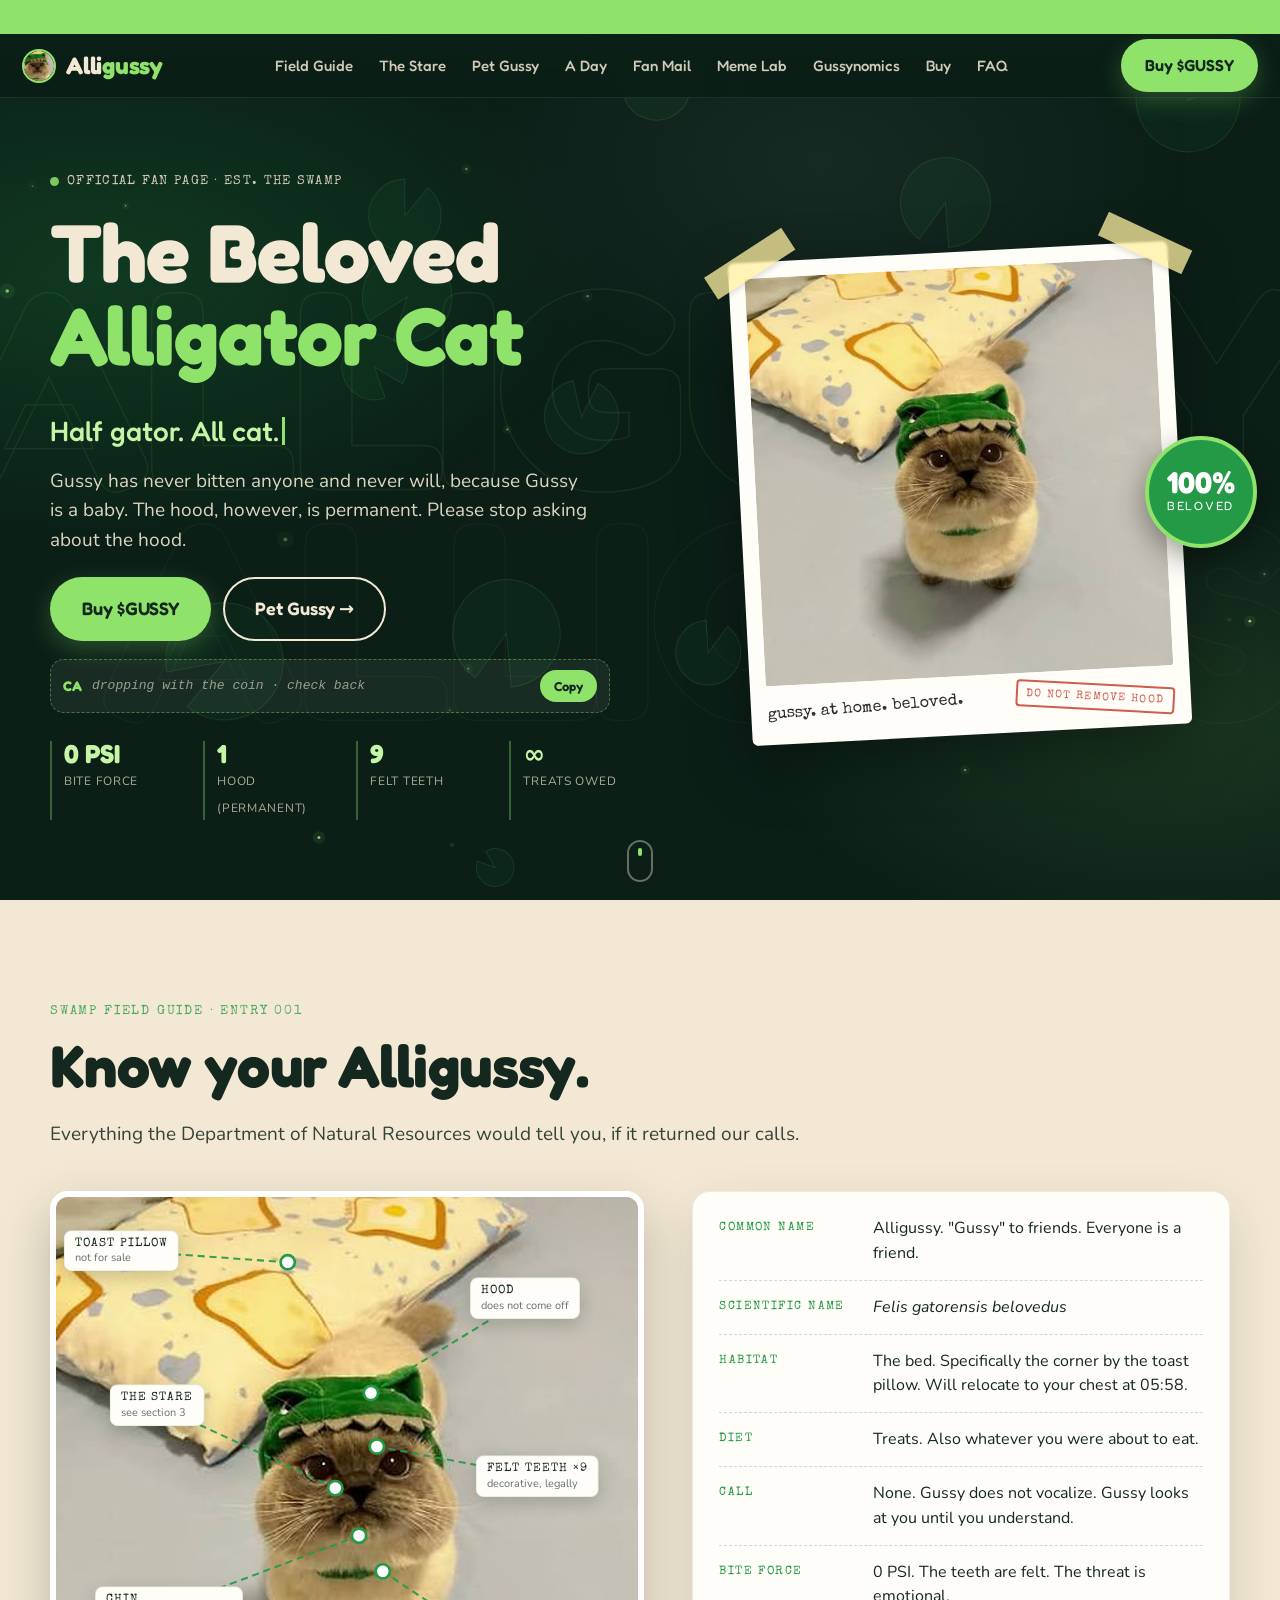
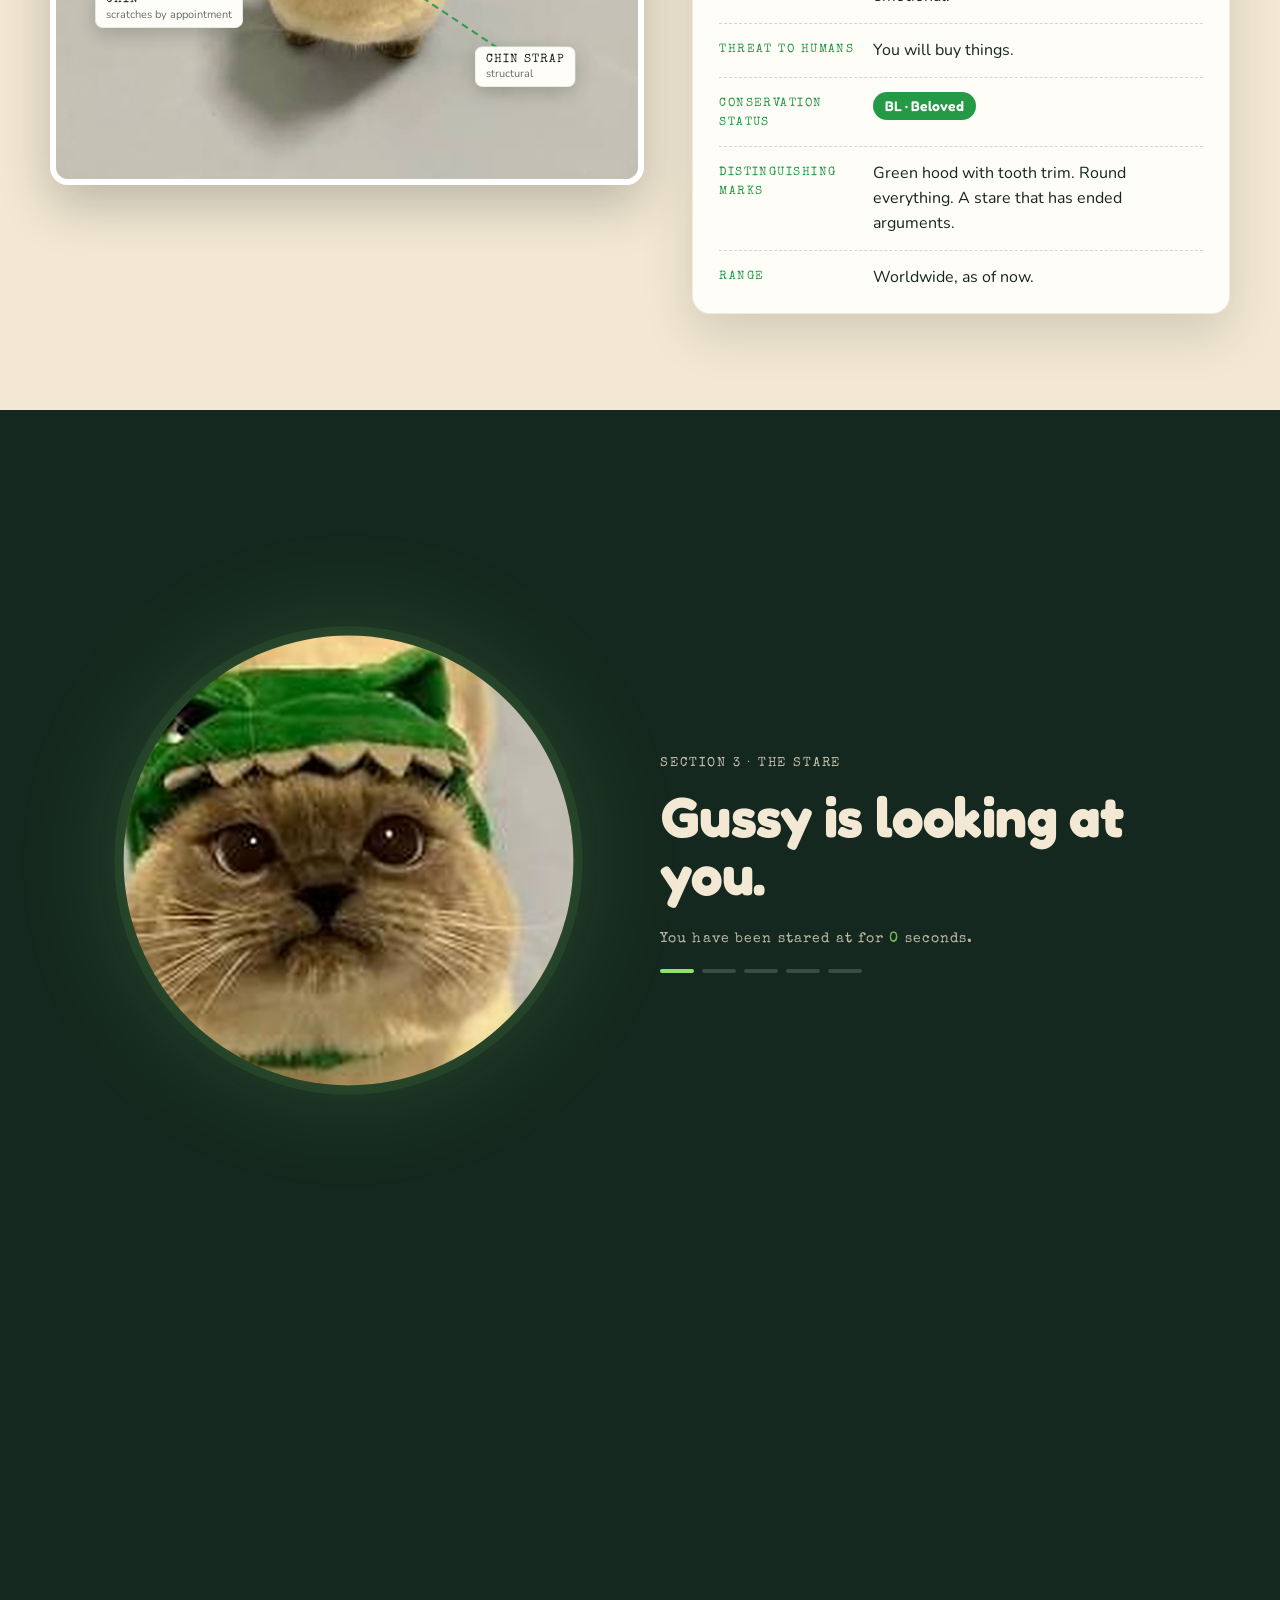
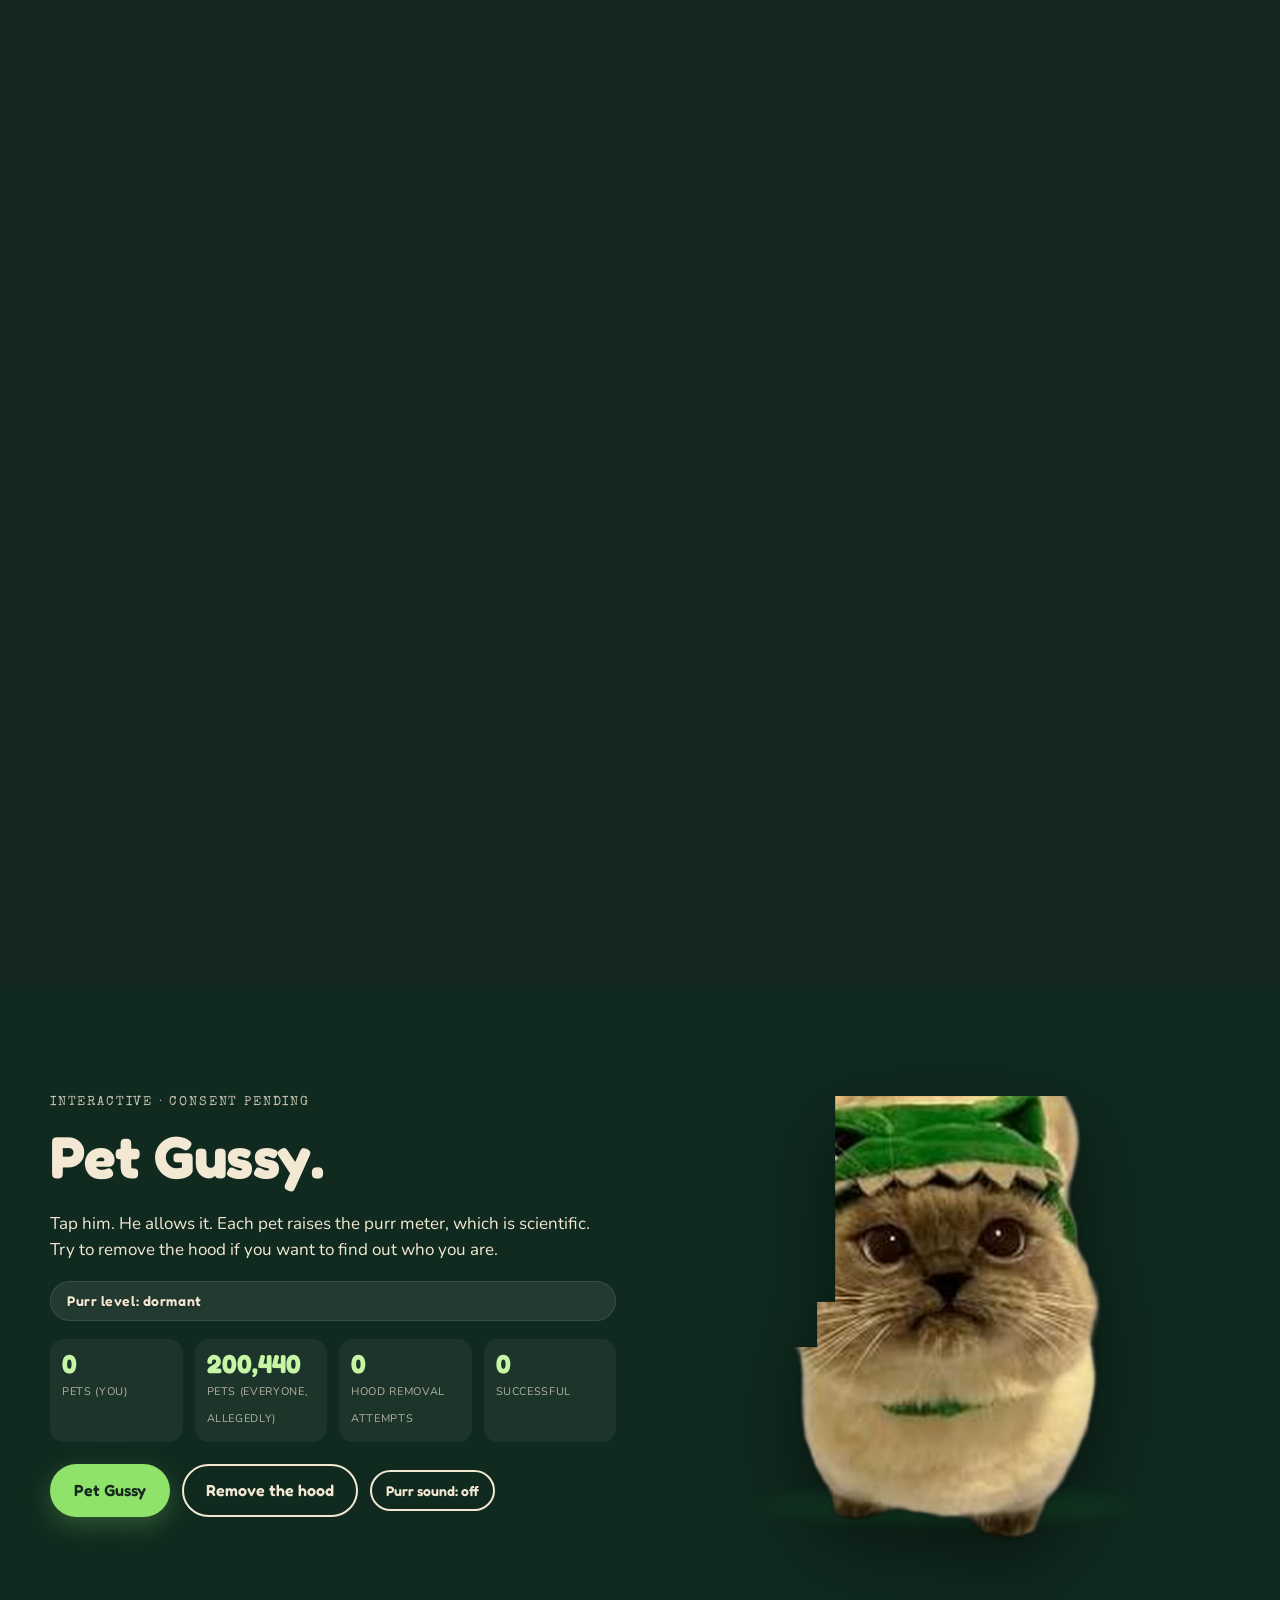
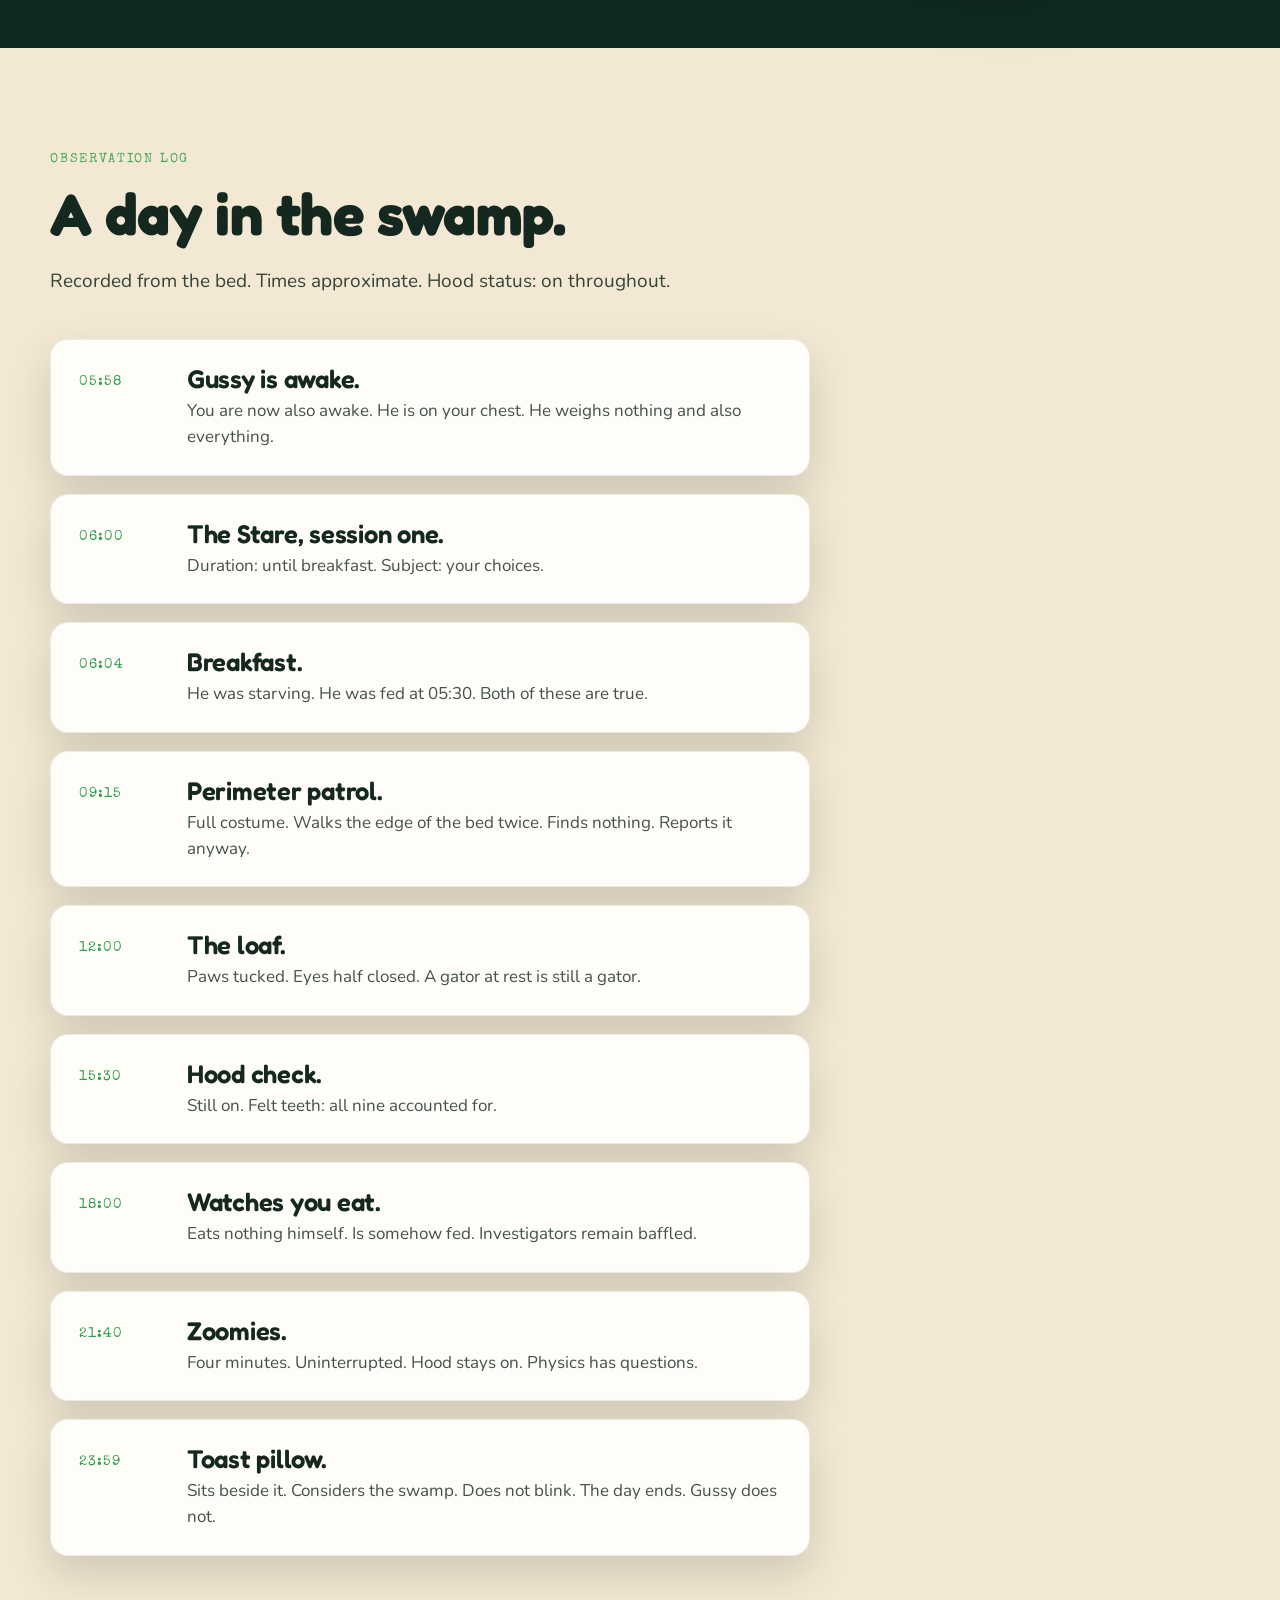
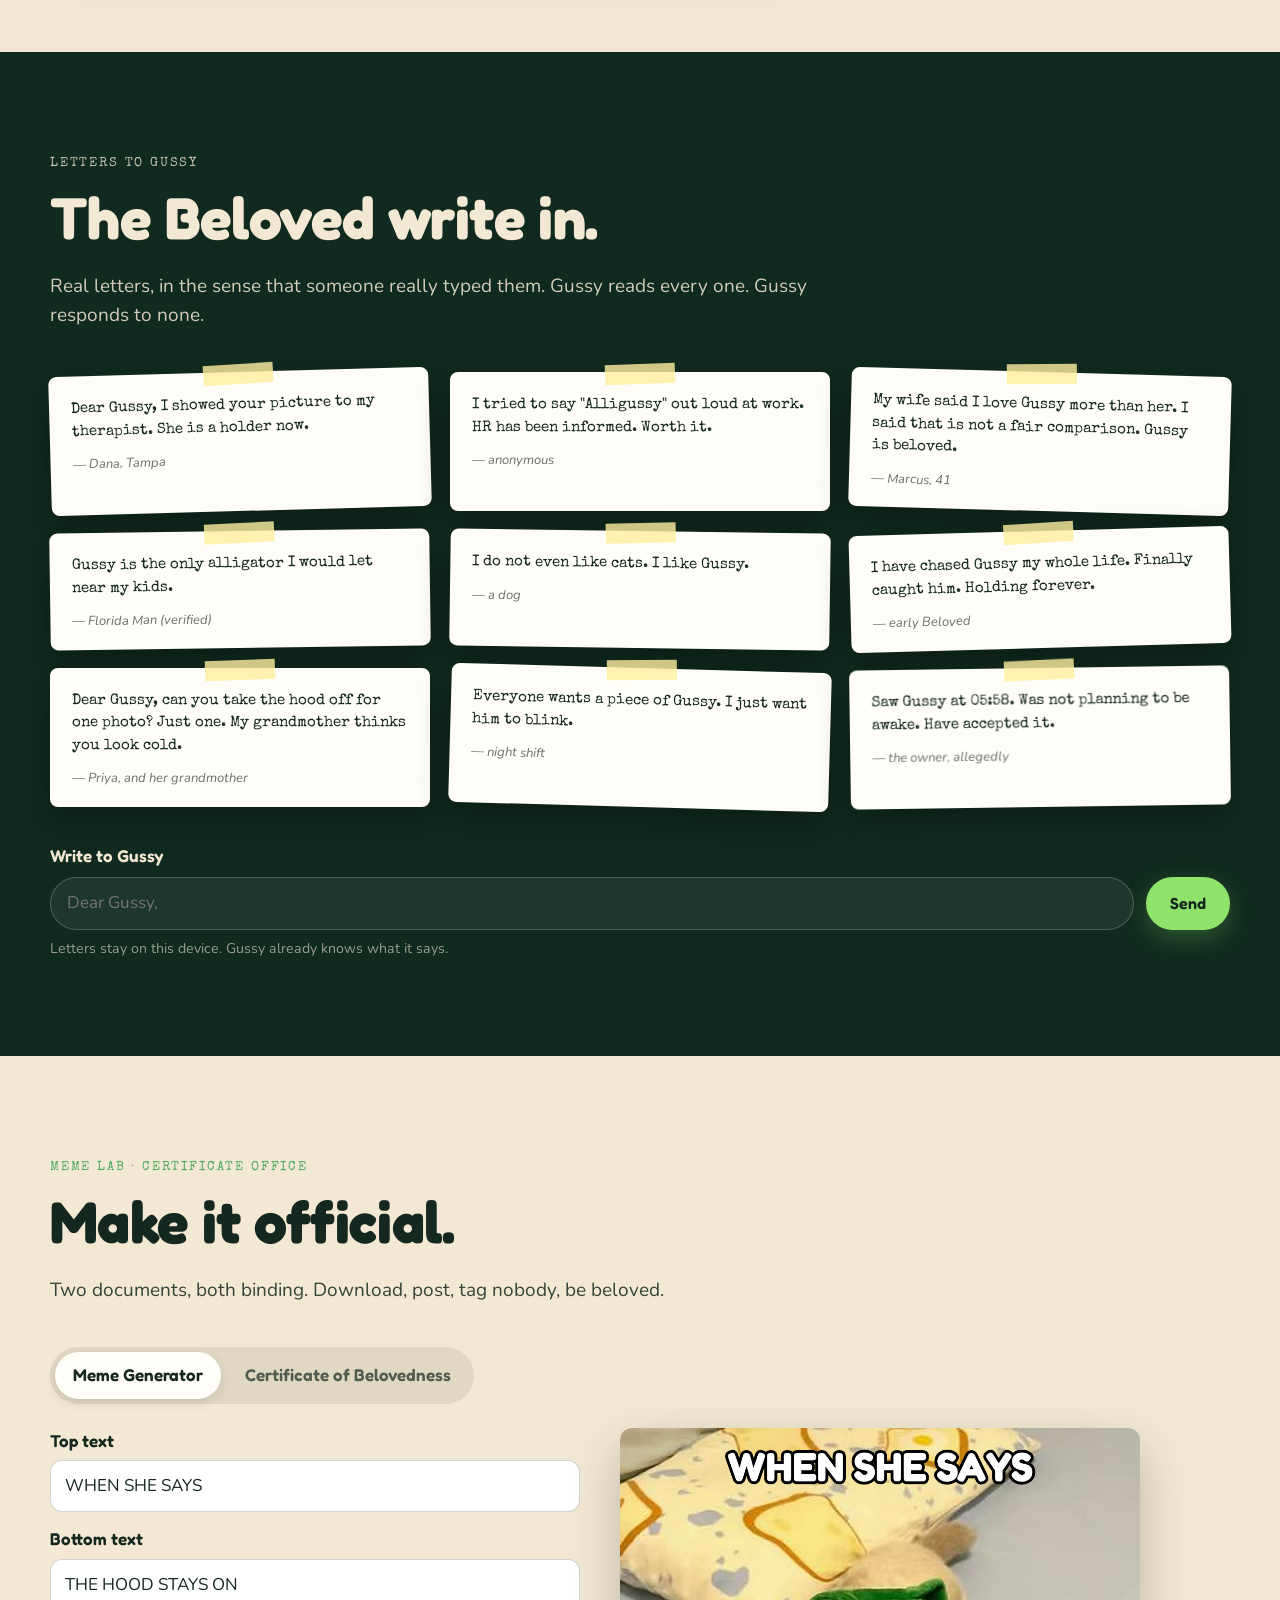
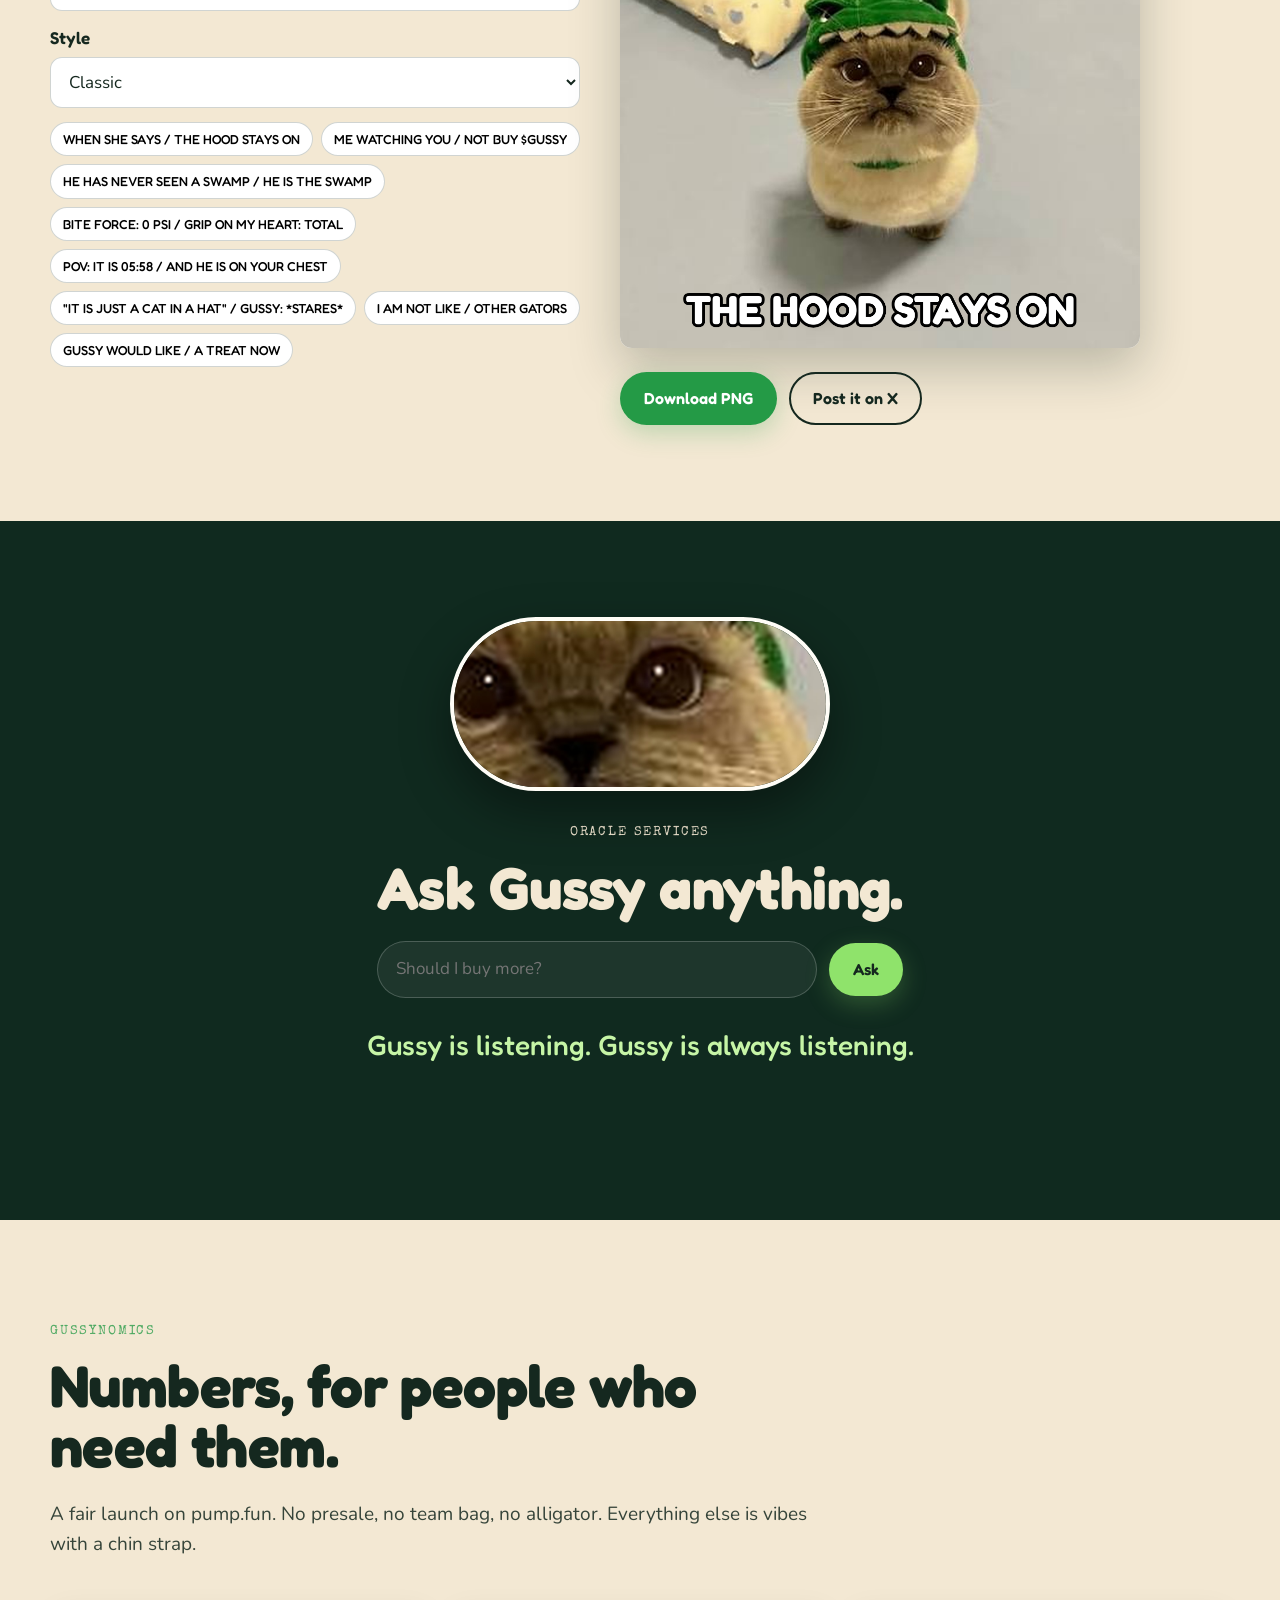
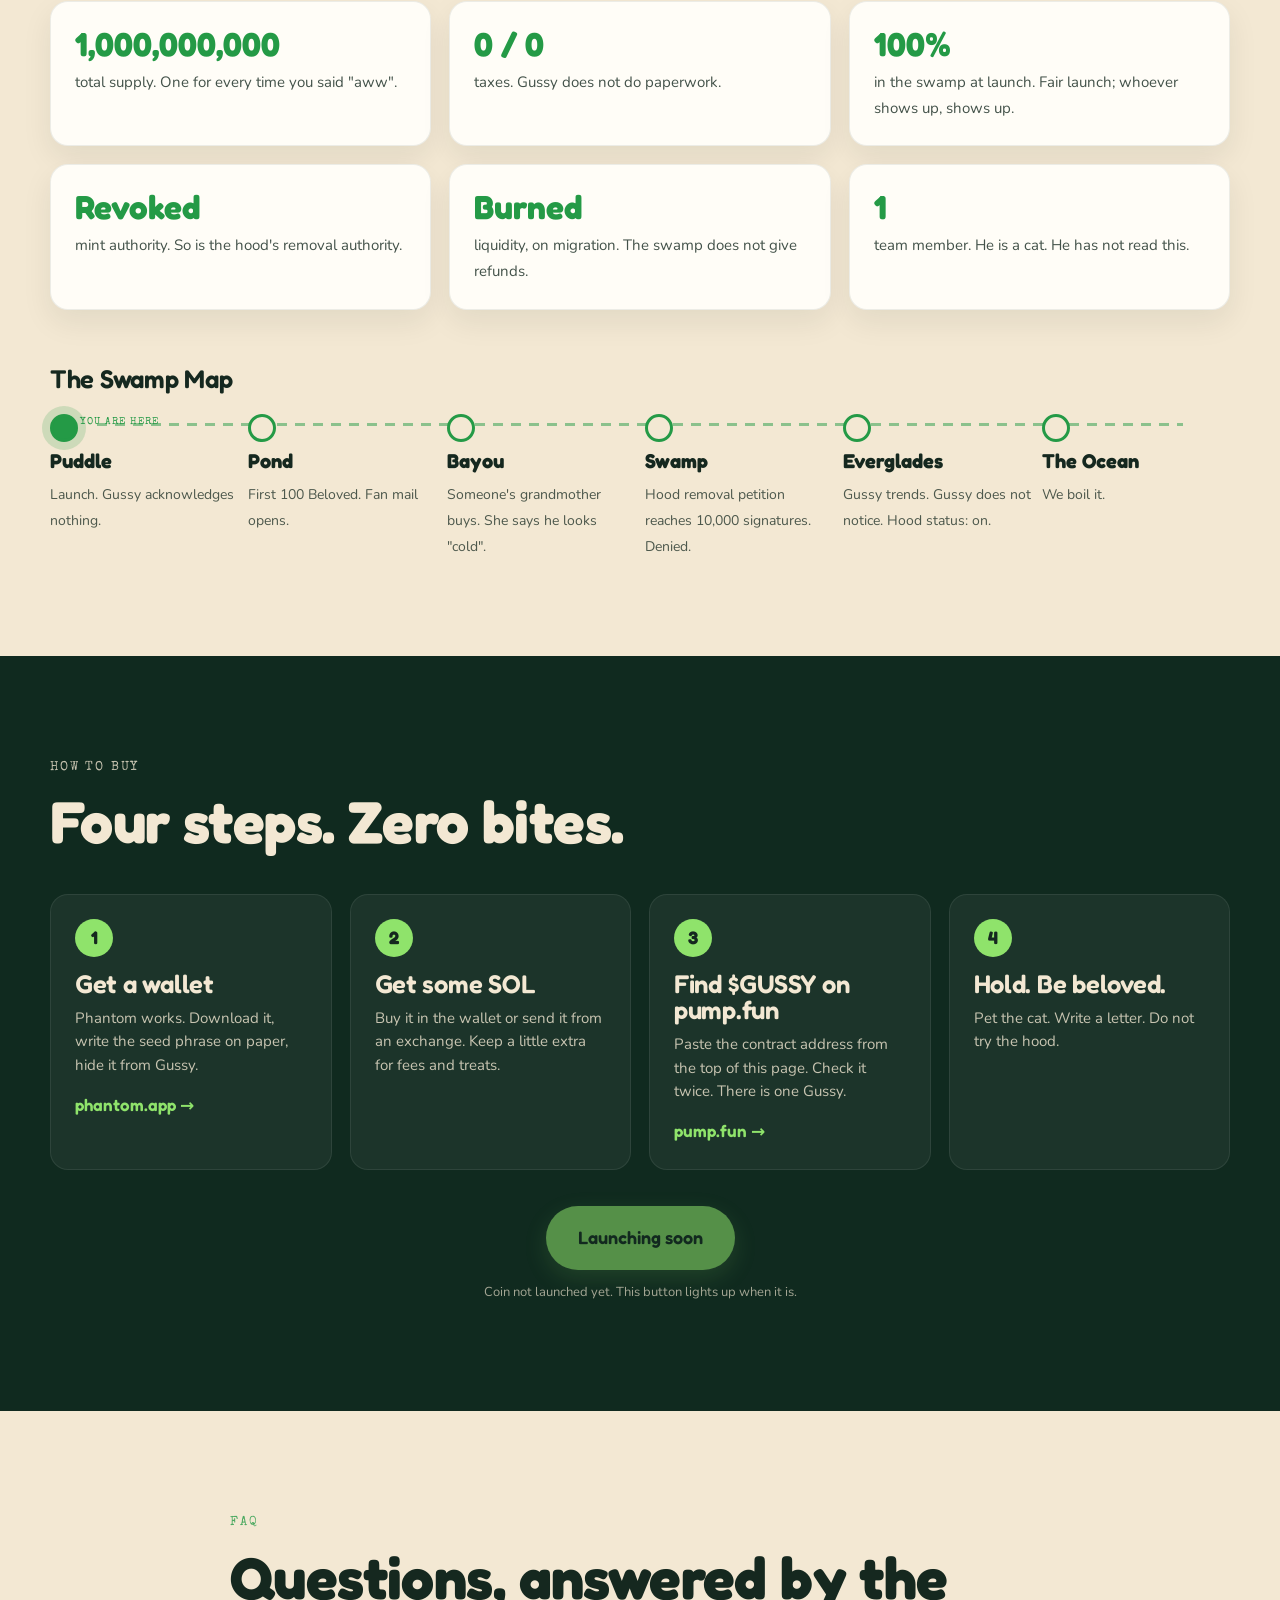
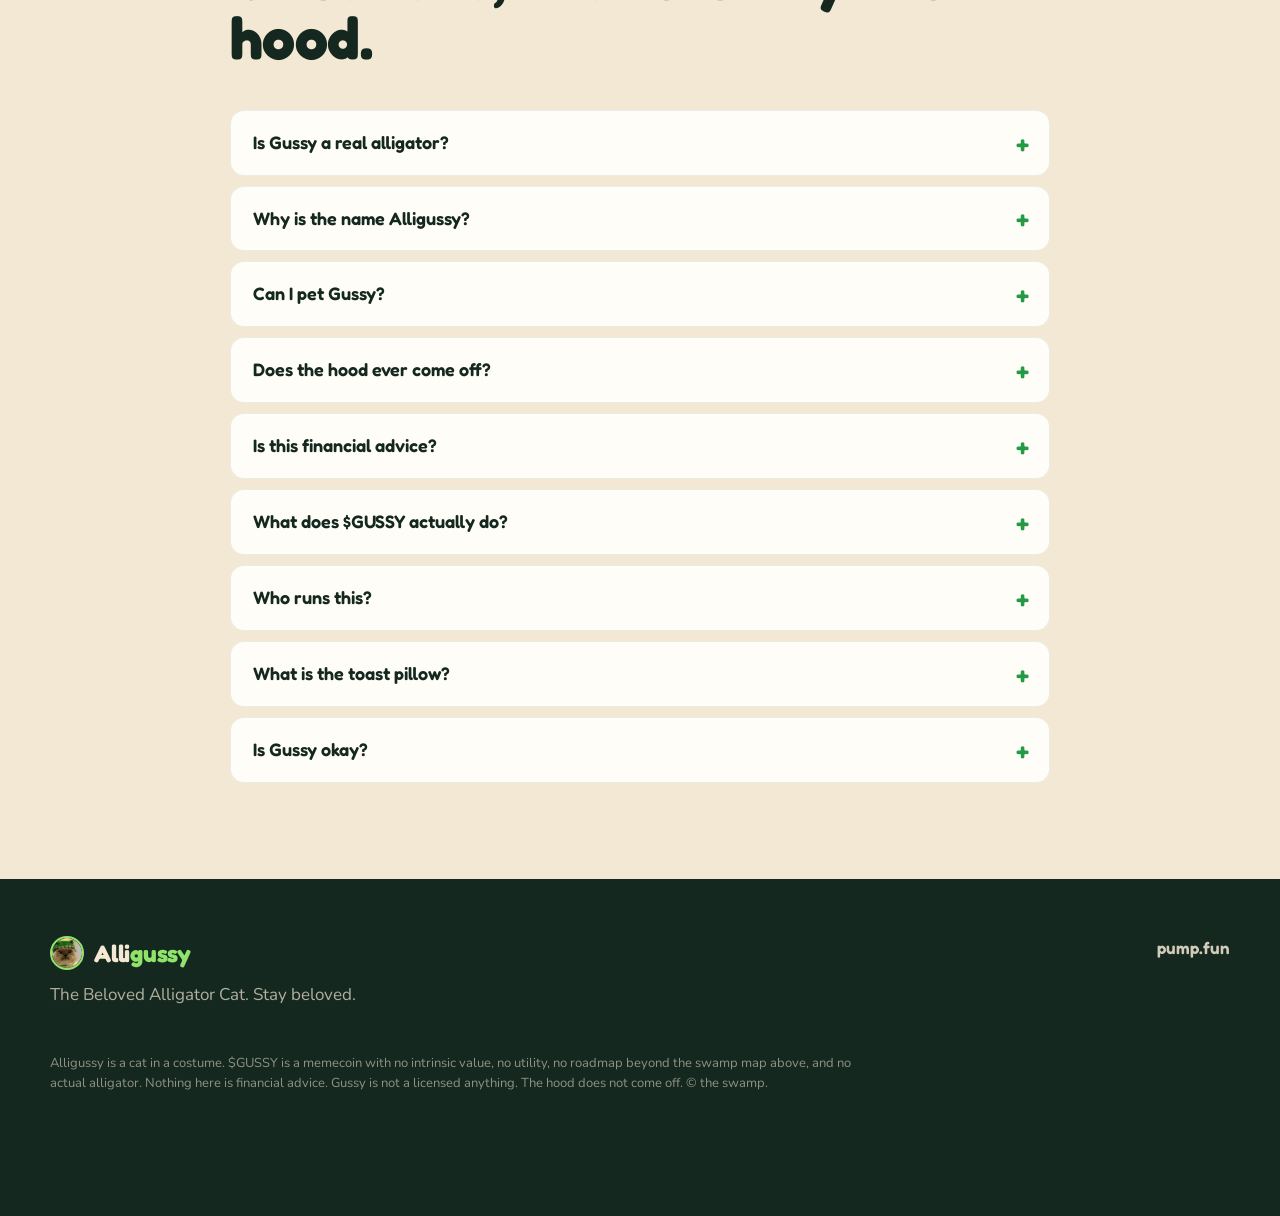
==== commit 1e74bb01: "Alligussy site 2026-10-15 Co-Authored-By: Claude Fable 5.1 <noreply@anthropic.com> Claude-Session: h" ====
--- a/index.html
+++ b/index.html
@@ -7,17 +7,17 @@
 <meta name="description" content="Half alligator. All cat. One hundred percent beloved. The official fan page of Alligussy, the alligator cat, and the $GUSSY token that followed him out of the swamp.">
 <meta name="theme-color" content="#0b1f17">
 <meta property="og:type" content="website">
-<meta property="og:url" content="https://thinkbankco-bot.github.io/alligussy/">
-<link rel="canonical" href="https://thinkbankco-bot.github.io/alligussy/">
+<meta property="og:url" content="https://alligussy.com/">
+<link rel="canonical" href="https://alligussy.com/">
 <meta property="og:title" content="Alligussy — The Beloved Alligator Cat">
 <meta property="og:description" content="Half alligator. All cat. One hundred percent beloved. The hood does not come off.">
-<meta property="og:image" content="https://thinkbankco-bot.github.io/alligussy/assets/og.jpg">
+<meta property="og:image" content="https://alligussy.com/assets/og.jpg">
 <meta property="og:image:width" content="1200">
 <meta property="og:image:height" content="630">
 <meta name="twitter:card" content="summary_large_image">
 <meta name="twitter:title" content="Alligussy — The Beloved Alligator Cat">
 <meta name="twitter:description" content="Half alligator. All cat. One hundred percent beloved. The hood does not come off.">
-<meta name="twitter:image" content="https://thinkbankco-bot.github.io/alligussy/assets/og.jpg">
+<meta name="twitter:image" content="https://alligussy.com/assets/og.jpg">
 <link rel="icon" href="assets/favicon.ico" sizes="any">
 <link rel="icon" type="image/png" sizes="32x32" href="assets/icon-32.png">
 <link rel="icon" type="image/png" sizes="192x192" href="assets/icon-192.png">
